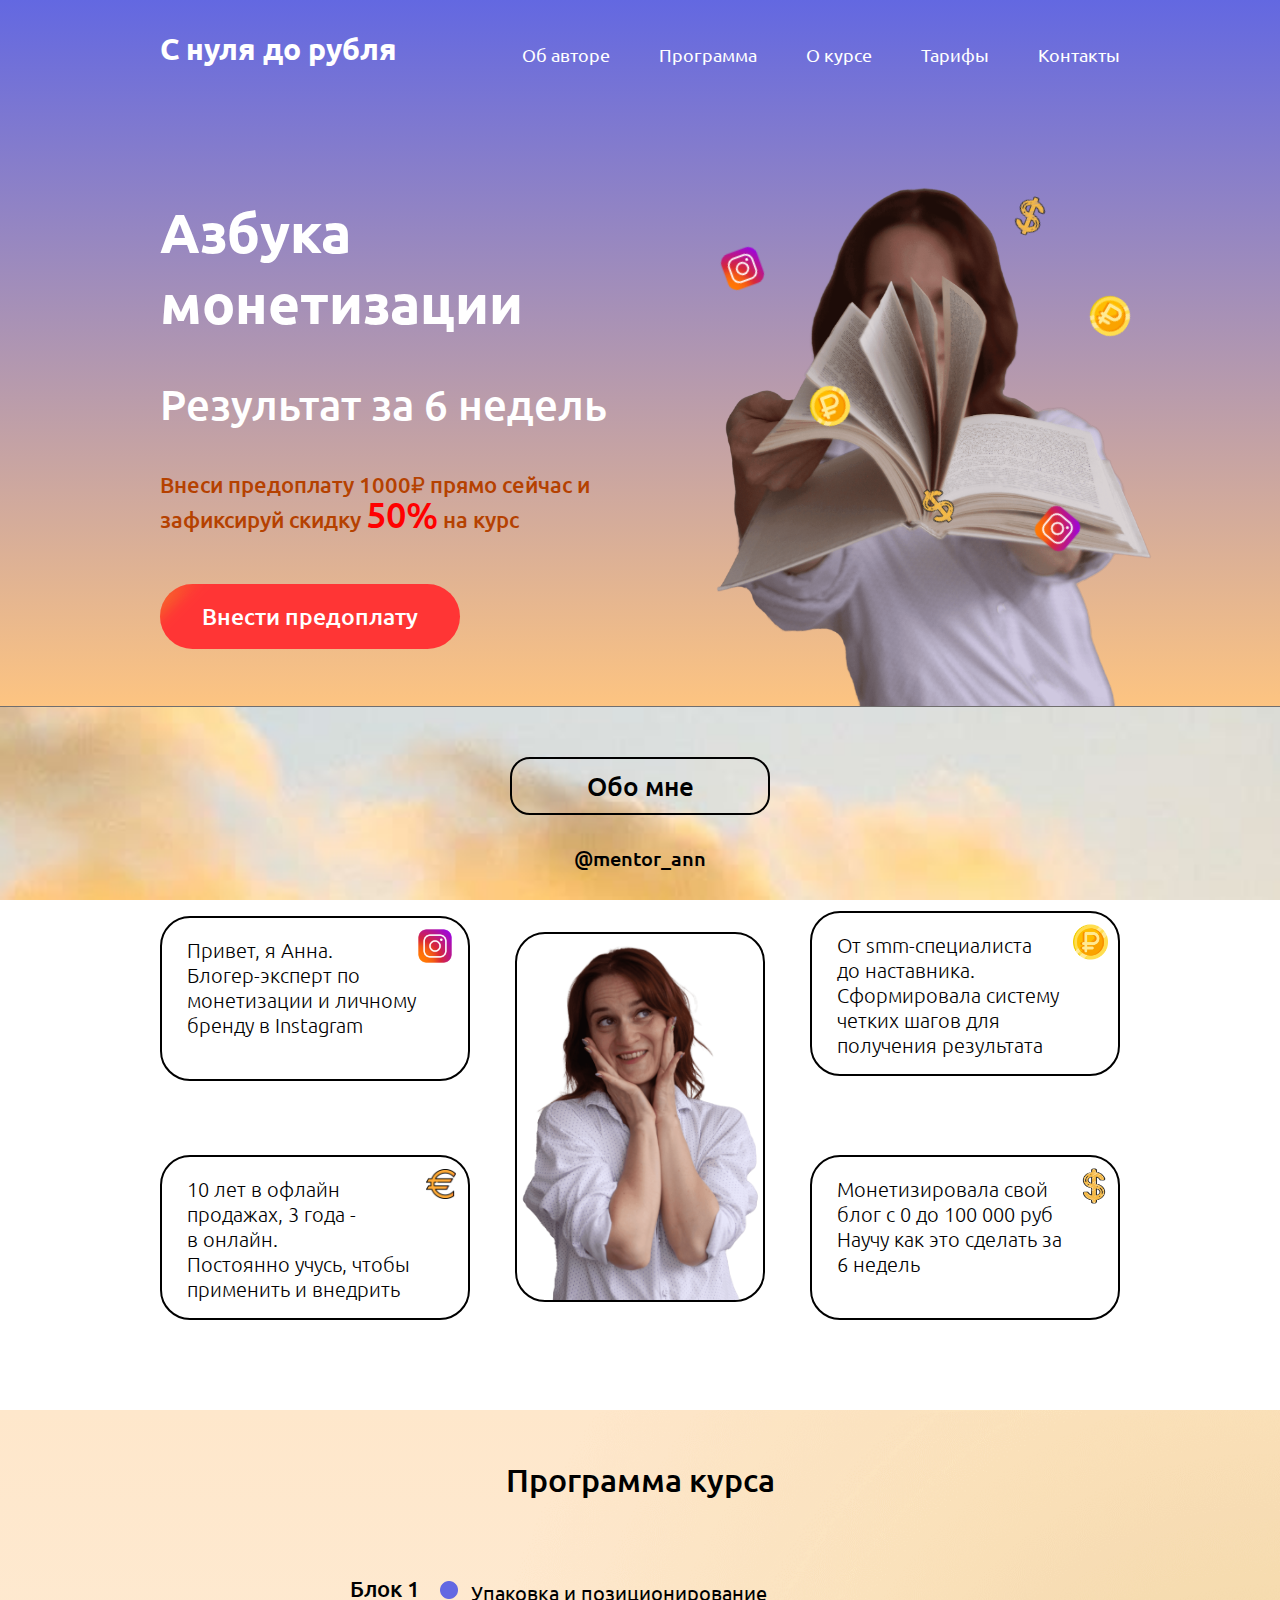
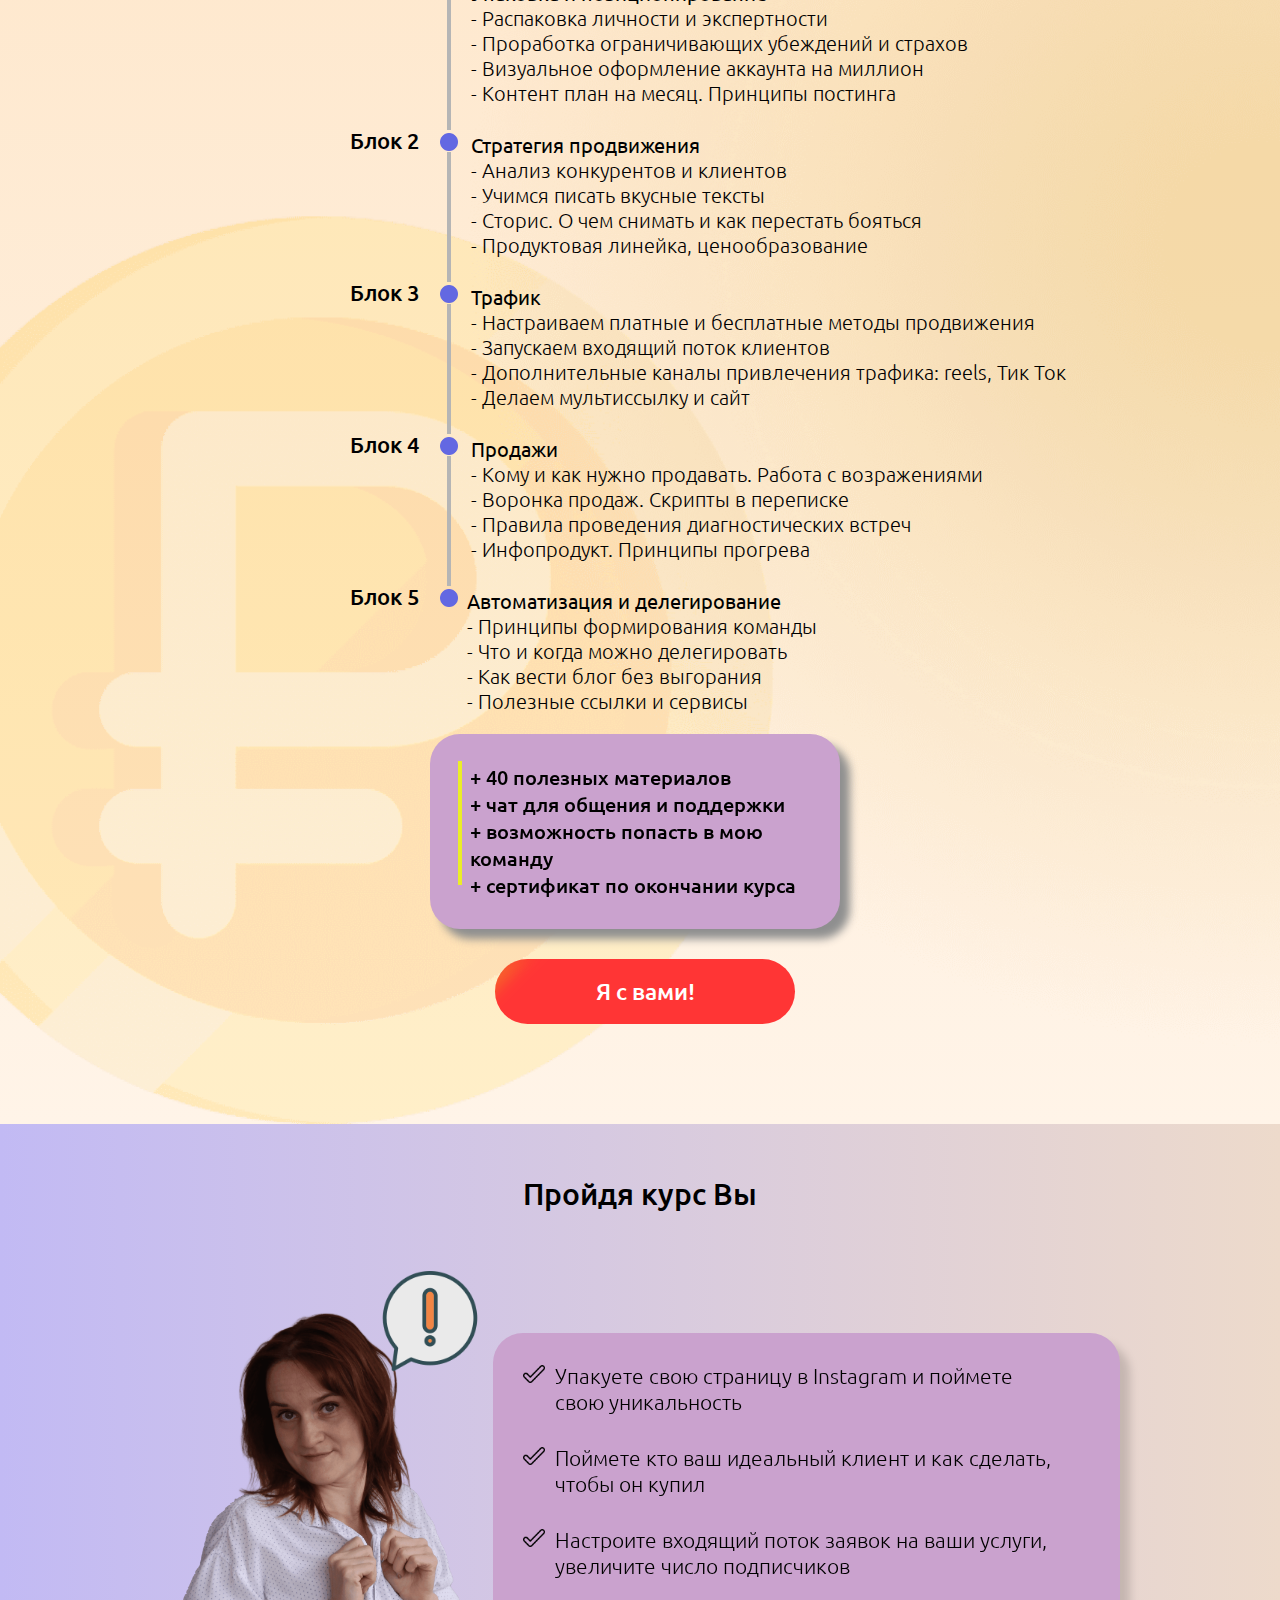
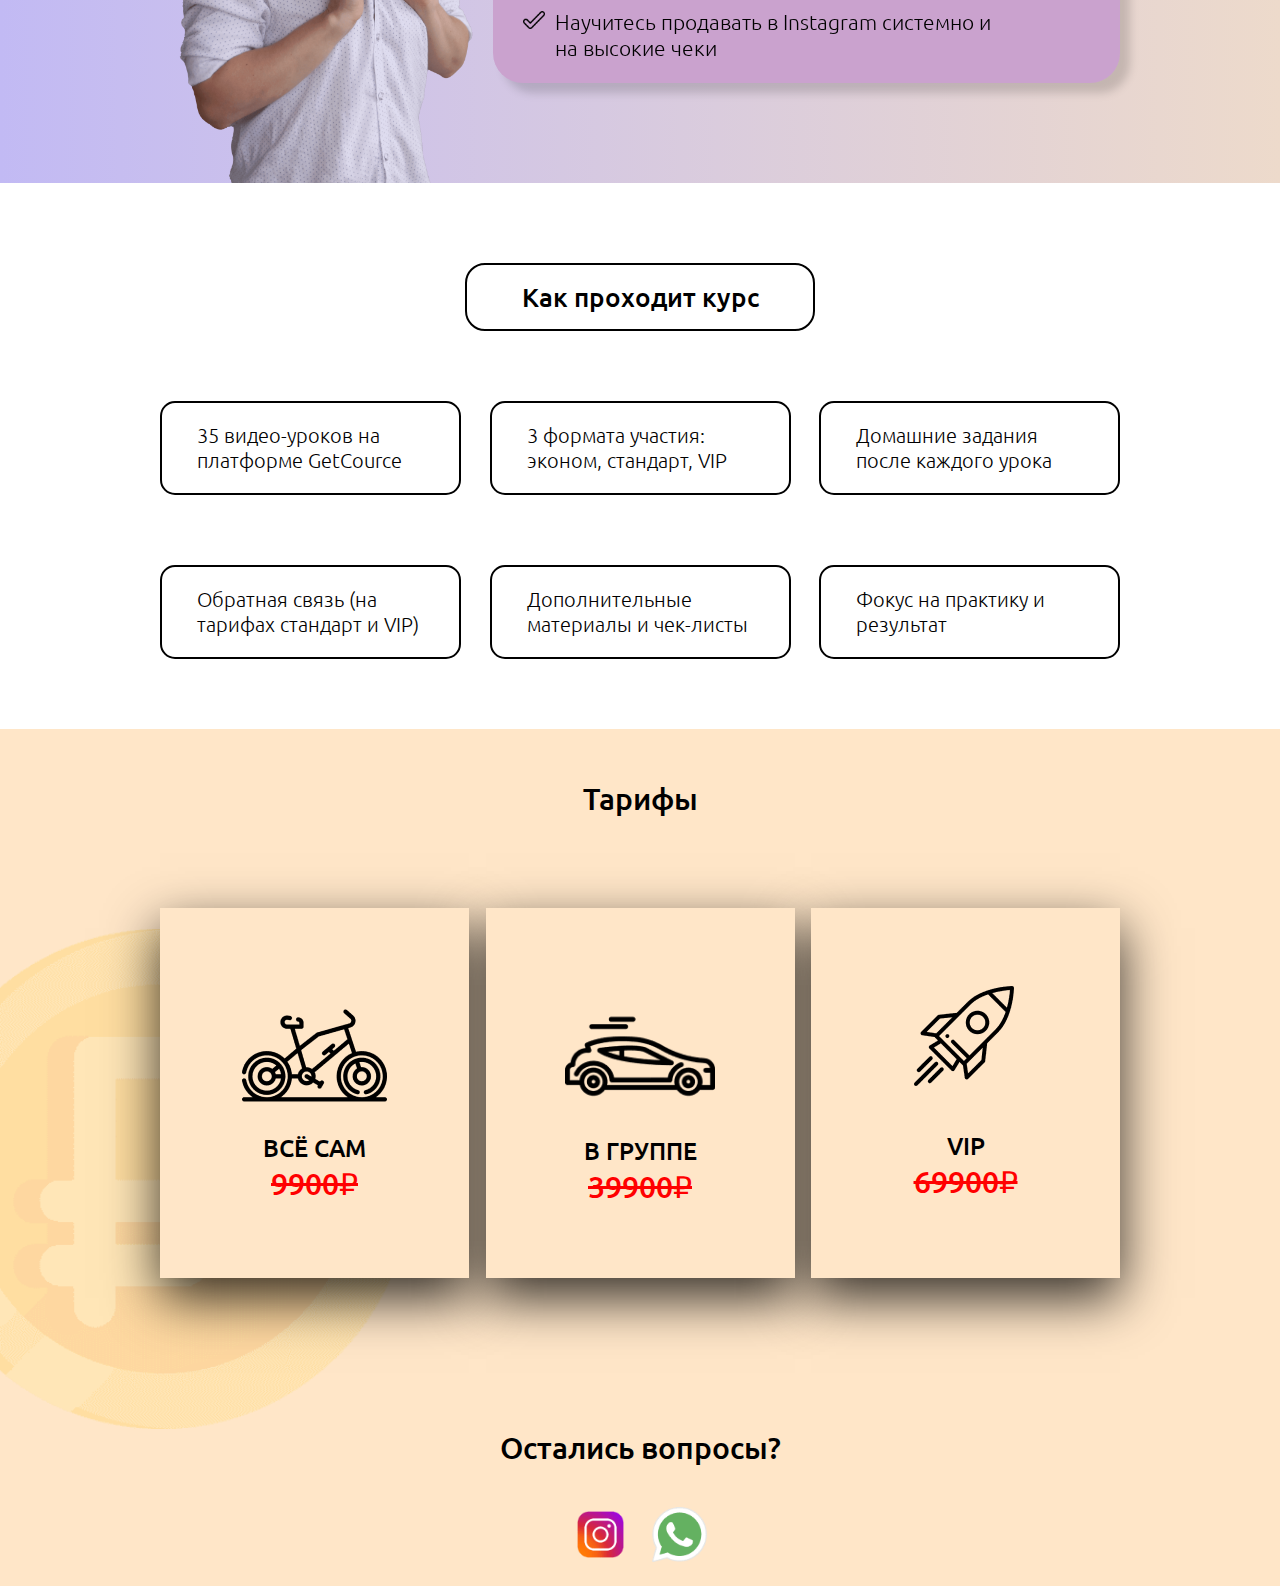
==== ann/index.html @ e10795e9 "Add files via upload" ====
<!DOCTYPE html>
<html lang="ru">
<head>
    <meta charset="UTF-8">
    <meta http-equiv="X-UA-Compatible" content="IE=edge">
    <meta name="viewport" content="width=device-width, initial-scale=1.0, maximum-scale=1.0, user-scalable=no">
    <link rel="stylesheet" href="main.css">
    <link rel="preconnect" href="https://fonts.googleapis.com">
    <link rel="preconnect" href="https://fonts.gstatic.com" crossorigin>
    <link href="https://fonts.googleapis.com/css2?family=Ubuntu:wght@300;400;500;700&display=swap" rel="stylesheet">
    <title>С нуля до рубля</title>
</head>
<body>
    <header class="header">
        <div class="container">
            <div class="headall">
                <div class="header-nav">
                    <div class="header-logo">С нуля до рубля</div>
                <nav class="nav" id="nav">
                    <a href="#about-sect" class="nav-link">Об авторе</a>
                    <a href="#section" class="nav-link">Программа</a>
                    <a href="#passing" class="nav-link">О курсе</a>
                    <a href="#tariff" class="nav-link">Тарифы</a>
                    <a href="#contacts" class="nav-link">Контакты</a>
                </nav>
                <button class="burger" type="button" id="navToggle">
                    <span class="burger-item">Menu</span>
                </button>
                </div>
            </div>
            <div class="intro">
                <div class="container">
                    <div class="intro-info">
                        <div class="intro-all">
                            <div class="intro-title">Азбука монетизации</div>
                            <div class="intro-subtitle">Результат за 6 недель</div>
                            <div class="intro-text">Внеси предоплату 1000₽ прямо сейчас и зафиксируй скидку <span class="span-s">50%</span> на курс</div>
                            <a href="https://yoomoney.ru/quickpay/shop-widget?writer=seller&targets=%D0%9F%D1%80%D0%B5%D0%B4%D0%BE%D0%BF%D0%BB%D0%B0%D1%82%D0%B0&targets-hint=&default-sum=1000&button-text=11&payment-type-choice=on&phone=on&mail=on&hint=&successURL=https%3A%2F%2Ft.me%2Fjoinchat%2FGITSTLwVmkZiYWNi&quickpay=shop&account=4100117277489426&" class="intro-btn" target="_blank">Внести предоплату</a>
                        </div>
                        <div class="intro-image"><img class="intro-img" src="img/intro-img.gif" alt="intro-img"></div>
                        <div class="badges" id="scene" data-relative-input="true">
                        <div data-depth=".5" class="layer"><img class="badge c1" src="img/2.png" alt=""></div>
                        <div data-depth=".7" class="layer"><img class="badge c2" src="img/3.png" alt=""></div>
                        <div data-depth="0.4" class="layer"><img class="badge c3" src="img/1.png" alt=""></div>
                        <div data-depth="0.3" class="layer"><img class="badge c4" src="img/1.png" alt=""></div>
                        <div data-depth=".6" class="layer"><img class="badge c5" src="img/3.png" alt=""></div>
                        <div data-depth=".7" class="layer"><img class="badge c6" src="img/2.png" alt=""></div>
                        <div data-depth=".2" class="layer"><img src="img/exclamation.png" alt="" class="exclamation"></div>
                        </div>
                        <div class="badges-mob">
                            <div><img class="badge h1" src="img/2.png" alt=""></div>
                            <div><img class="badge h2" src="img/3.png" alt=""></div>
                            <div><img class="badge h3" src="img/1.png" alt=""></div>
                            <div><img class="badge h4" src="img/1.png" alt=""></div>
                            <div><img class="badge h5" src="img/3.png" alt=""></div>
                            <div><img class="badge h6" src="img/2.png" alt=""></div>
                            <div><img src="img/exclamation.png" alt="" class="exclamation h1"></div>
                        </div>
                    </div>
                </div>
            </div>
        </div>
    </header>
    <span class="span-hr"></span>
    <section class="about-sect" id="about-sect">
        <div class="about">
            <div class="container">
                <div class="title-me">Обо мне</div>
                <div class="inst-me"><a href="https://www.instagram.com/mentor_ann/?hl=ru" class="me-inst" target="_blank">@mentor_ann</a></div>
                <div class="about-all">
                    <div class="about-info1">
                        <div class="about-inform one">
                            <img class="img-info1" src="img/2.png" alt="">
                            <div class="inform">Привет, я Анна. <br>
                                Блогер-эксперт по <br> монетизации и личному <br> бренду в Instagram</div>
                        </div>
                        <div class="about-inform two">
                            <img class="img-info2" src="img/4.png" alt="">
                            <div class="inform">10 лет в офлайн <br> продажах, 3 года - <br> в онлайн.
                                <br> Постоянно учусь, чтобы <br> применить и внедрить</div>
                        </div>
                    </div>
                    <div class="about-info2">
                        <img class="img-meinfo" src="img/about-img.png" alt="">
                    </div>
                    <div class="about-info3">
                        <div class="about-inform three">
                            <img class="img-info3" src="img/1.png" alt="">
                            <div class="inform">От smm-специалиста <br> до наставника.
                                Сформировала систему <br> четких шагов для <br> получения результата</div>
                        </div>
                        <div class="about-inform four">
                            <img class="img-info4" src="img/3.png" alt="">
                            <div class="inform">Монетизировала свой <br> блог с 0 до 100 000 руб <br> 
                                Научу как это сделать за <br> 6 недель</div>
                        </div>
                    </div>
                </div>
                <div class="img-tabl"><img class="img-meinfotabl" src="img/about-img.png" alt=""></div>
            </div>
        </div>
    </section>
    <section class="section all" id="section">
            <div class="container">
                <div class="programme">
                    <div class="prog">
                        <div class="block-name">Программа курса</div>
                        <div class="block">
                            <div class="block-title">Блок 1</div>
                            <div class="block-circle"><img src="img/circle.png" alt="" class="circle"></div>
                            <span class="line-span"></span>
                            <div class="block-text"><b>Упаковка и позиционирование</b> <br>
                                - Распаковка личности и экспертности <br>
                                - Проработка ограничивающих убеждений и страхов <br>
                                - Визуальное оформление аккаунта на миллион <br>
                                - Контент план на месяц. Принципы постинга</div>
                        </div>
                        <div class="block">
                            <div class="block-title">Блок 2</div>
                            <div class="block-circle"><img src="img/circle.png" alt="" class="circle"></div>
                            <span class="line-span"></span>
                            <div class="block-text"><b>Стратегия продвижения</b> <br>
                                - Анализ конкурентов и клиентов <br>
                                - Учимся писать вкусные тексты <br>
                                - Сторис. О чем снимать и как перестать бояться <br>
                                - Продуктовая линейка, ценообразование</div>
                        </div>
                        <div class="block">
                            <div class="block-title">Блок 3</div>
                            <div class="block-circle"><img src="img/circle.png" alt="" class="circle"></div>
                            <span class="line-span"></span>
                            <div class="block-text"><b>Трафик</b> <br>
                                - Настраиваем платные и бесплатные методы продвижения <br>
                                - Запускаем входящий поток клиентов <br>
                                - Дополнительные каналы привлечения трафика: reels, Тик Ток <br>
                                - Делаем мультиссылку и сайт</div>
                        </div>
                        <div class="block">
                            <div class="block-title">Блок 4</div>
                            <div class="block-circle"><img src="img/circle.png" alt="" class="circle"></div>
                            <span class="line-span"></span>
                            <div class="block-text"><b>Продажи</b> <br>
                                - Кому и как нужно продавать. Работа с возражениями <br>
                                - Воронка продаж. Скрипты в переписке <br>
                                - Правила проведения диагностических встреч <br>
                                - Инфопродукт. Принципы прогрева</div>
                        </div>
                        <div class="block">
                            <div class="block-title">Блок 5</div>
                            <div class="block-circle"><img src="img/circle.png" alt="" class="circle"></div>
                            <span class="line-spannew"></span>
                            <div class="block-text"><b>Автоматизация и делегирование</b>  <br>
                                - Принципы формирования команды <br>
                                - Что и когда можно делегировать <br>
                                - Как вести блог без выгорания <br>
                                - Полезные ссылки и сервисы
                            </div>
                        </div>
                        <div class="bonus">
                            <span class="spanbonus"></span>
                            + 40 полезных материалов <br>
                            + чат для общения и поддержки <br>
                            + возможность попасть в мою команду <br>
                            + сертификат по окончании курса</div>
                            <a href="#tariff" class="intro-btn prog">Я с вами!</a>
                    </div>
                </div>
            </div>
    </section>
    <section class="passing" id="passing">
        <div class="container">
            <div class="title-pass">Пройдя курс Вы</div>
            <div class="pass-all" id="scene" data-relative-input="true">
                <img src="img/pass-img.png" alt="" class="pass-img">
                <div class="pass-benefits">
                    <div class="benefit">
                        <img src="img/checkmark-outline.png" alt="" class="checkmark">
                        <div class="pass-text">Упакуете свою страницу в Instagram и поймете <br>
                        свою уникальность </div>
                    </div>
                    <div class="benefit">
                        <img src="img/checkmark-outline.png" alt="" class="checkmark">
                        <div class="pass-text">Поймете кто ваш идеальный клиент и как сделать, <br>
                        чтобы он купил</div>
                    </div>
                    <div class="benefit">
                        <img src="img/checkmark-outline.png" alt="" class="checkmark">
                        <div class="pass-text">Настроите входящий поток заявок на ваши услуги, <br>
                        увеличите число подписчиков</div>
                    </div>
                    <div class="benefit">
                        <img src="img/checkmark-outline.png" alt="" class="checkmark">
                        <div class="pass-text">Научитесь продавать в Instagram системно и <br>
                        на высокие чеки</div>
                    </div>
                </div>
            </div>
        </div>
    </section>
    <section class="passes">
        <div class="container">
            <div class="title-passes">Как проходит курс</div>
            <div class="paragraphs">
                <div class="paragraph"><p class="paragraph__text">35 видео-уроков на <br> платформе GetCource</p></div>
                <div class="paragraph"><p class="paragraph__text">3 формата участия: <br> эконом, стандарт, VIP</p></div>
                <div class="paragraph"><p class="paragraph__text">Домашние задания <br> после каждого урока</p></div>
                <div class="paragraph"><p class="paragraph__text">Обратная связь (на <br> тарифах стандарт и VIP)</p></div>
                <div class="paragraph"><p class="paragraph__text">Дополнительные <br> материалы и чек-листы</p></div>
                <div class="paragraph"><p class="paragraph__text">Фокус на практику и <br> результат</p></div>
            </div>
            </div>
    </section>
    <section class="tariff-all" id="tariff">
        <div class="tariff-bg"><img src="img/tariff-img.png" alt="" class="tariff-back"></div>
            <div class="container">
                <div class="title-tariff">Тарифы</div>
                <div class="cards">
                    <div class="card">
                        <div class="face face1">
                            <div class="content">
                                <img src="img/bic.png" class="img-tariff">
                                <div class="text-tariff">ВСЁ САМ</div>
                                <div class="price-tariff"><strike>9900₽</strike></div>
                            </div>
                        </div>
                        <div class="face face2">
                            <div class="content">
                                <p>- 35 видео-уроков <br>
                                    для самостоятельного <br>
                                    изучения <br>
                                    + дополнительные  <br>
                                    материалы (таблицы, ссылки) <br>
                                    + 20 чек-листов  <br>
                                    </p>
                                    <div class="buy"><a href="https://yoomoney.ru/quickpay/shop-widget?writer=seller&targets=%D0%A2%D0%B0%D1%80%D0%B8%D1%84%20%22%D0%92%D0%A1%D0%81%20%D0%A1%D0%90%D0%9C%22&targets-hint=&default-sum=4950&button-text=11&payment-type-choice=on&phone=on&mail=on&hint=&successURL=https%3A%2F%2Ft.me%2Fjoinchat%2FGITSTLwVmkZiYWNi&quickpay=shop&account=4100117277489426&" class="buy-btn one"  target="_blank">Купить</a>
                                    <div class="price-buy one">4950₽</div></div>
                            </div>
                        </div>
                    </div>
                    <div class="card">
                        <div class="face face1">
                            <div class="content">
                                <img src="img/car.png" class="img-tariff">
                                <div class="text-tariff">В ГРУППЕ</div>
                                <div class="price-tariff"><strike>39900₽</strike></div>
                            </div>
                        </div>
                        <div class="face face2">
                            <div class="content">
                                <p>- 35 видео-уроков <br>
                                    для самостоятельного <br>
                                    изучения <br>
                                    + дополнительные <br>
                                    материалы (таблицы, ссылки) <br>
                                    + 20 чек-листов <br>
                                    + презентация к каждому уроку, <br>
                                    которая останется у вас <br>
                                    + мастер-класс по личному бренду<br>
                                    + сертификат <br>
                                    (Оплата частями)</p>
                                    <div class="buy"><a href="https://yoomoney.ru/quickpay/shop-widget?writer=seller&targets=%D0%A2%D0%B0%D1%80%D0%B8%D1%84%20%22%D0%92%20%D0%93%D0%A0%D0%A3%D0%9F%D0%9F%D0%95%22&targets-hint=&default-sum=10000&button-text=11&payment-type-choice=on&phone=on&mail=on&hint=&successURL=https%3A%2F%2Ft.me%2Fjoinchat%2FGITSTLwVmkZiYWNi&quickpay=shop&account=4100117277489426&" class="buy-btn"  target="_blank">Купить</a>
                                    <div class="price-buy">19950₽</div>
                                    </div>
                            </div>
                        </div>
                    </div>
                    <div class="card">
                        <div class="face face1">
                            <div class="content">
                                <img src="img/rocket 1.png" class="img-tariff rock">
                                <div class="text-tariff">VIP</div>
                                <div class="price-tariff"><strike>69900₽</strike></div>
                            </div>
                        </div>
                        <div class="face face2">
                            <div class="content">
                                <p> - Все уроки и бонусы тарифа "В группе" + <br>
                                    + индивидуальный график <br>
                                    + помощь в разработке инфопродукта<br>
                                    + построение воронки продаж<br>
                                    (Оплата частями) </p> 
                                    <div class="buy">
                                        <a href="https://yoomoney.ru/quickpay/shop-widget?writer=seller&targets=%D0%A2%D0%B0%D1%80%D0%B8%D1%84%20%22VIP%22&targets-hint=&default-sum=15000&button-text=11&payment-type-choice=on&phone=on&mail=on&hint=&successURL=https%3A%2F%2Ft.me%2Fjoinchat%2FGITSTLwVmkZiYWNi&quickpay=shop&account=4100117277489426&" class="buy-btn three"  target="_blank">Купить</a>
                                        <div class="price-buy three">34950₽</div>
                                    </div>
                                </div>
                        </div> 
                    </div>
            </div>
        </div>
        <div class="footer" id="contacts">
            <div class="footer-title">Остались вопросы?</div>
            <div class="img-call">
                <a href="https://www.instagram.com/mentor_ann/?hl=ru" target="_blank"><img src="img/instagram.png" alt="" class="instagram"></a>
                <a href="https://wa.me/79274467473?text=Хочу%20узнать%20подробнее%20о%20курсе" target="_blank"><img src="img/whatsapp.png" alt="" class="whatsapp"></a>
            </div>
        </div>
    </section>
    <script type="text/javascript" src="https://code.jquery.com/jquery-1.12.0.min.js"></script>
    <script src="jquery-3.5.1.min.js"></script>
    <script src="parallax.js"></script>
    <script src="main.js"></script>
</body>
</html>
---- ann/main.css ----
html {
	scroll-behavior: smooth;
    -webkit-text-size-adjust: 100%;
    -webkit-box-sizing: border-box;
    -moz-box-sizing: border-box;
    box-sizing: border-box;
}
p {
	margin: 0 !important;
	padding: 0 !important;
}

*,
*:before,
*:after {
	box-sizing: border-box;
}

h1,
h2,
h3,
h4,
h5,
h6 {
	margin: 0;
}

div,
p,
input,
button,
form,
span,
a,
ul,
li {
	box-sizing: border-box;
}

body {
    font-family: 'Ubuntu', sans-serif;
    font-size: 18px;
    margin: 0;
    padding: 0;
    color: #fff;
    background-color: #fff;
    -webkit-font-smoothing: antialiased;
    overflow-x: hidden;
}

.container {
    width: 100%;
    max-width: 1300px;
    margin: 0 auto;
}

header {
    background: rgb(99,104,225);
    background: linear-gradient(180deg, rgba(99,104,225,1) 0%, rgb(253, 196, 129) 100%);
    z-index: 1;
    padding-top: 30px;
    padding-left: 20px;
    padding-right: 20px;
}

.header-nav {
    display: flex;
    justify-content: space-between;
}

.header-logo {
    font-weight: 700;
    font-size: 30px;
}

.nav {
    margin-top: 14px;
    margin-bottom: 80px;
}

.nav-link {
    color: #fff;
    text-decoration: none;
    margin-left: 60px;
}

.nav-link:hover {
    opacity: 1;
    transition: all 0.1s linear;
    border-bottom: 2px solid #ffffff;
}
.burger {
    display: none;
    background: none;
    border: 0;
    cursor: pointer;
    padding: 15px 0;
}

.burger-item {
    display: block;
    width: 30px;
    height: 2.6px;
    background-color: #fff;
    font-size: 0;
    color: transparent;
    position: relative;
}

.burger-item:before,
.burger-item:after {
    content: "";
    width: 100%;
    height: 100%;
    position: absolute;
    left: 0;
    z-index: 1;
    background-color: #fff;
}

.burger-item:before {
    top: -8px;
}

.burger-item:after {
    bottom: -8px;
}

.intro-info {
    display: flex;
    justify-content: space-between;
    position: relative;
}

.intro-title {
    font-weight: 700;
    font-size: 60px;
    width: 620px;
    margin-top: 50px;
}

.intro-subtitle {
    font-weight: 500;
    font-size: 42px;
    margin: 40px 0;
}

.intro-text {
    font-weight: 500;
    font-size: 22px;
    width: 560px;
    color: #B54100;
    margin-bottom: 50px;
}

.intro-btn {
    display: block;
	text-decoration: none;
    position: relative;
    color: #fff;
    background-color: #FF3535;
	text-align: center;
    width: 300px;
	padding: 18px 0;
    border-radius: 50px;
	font-size: 23px;
    font-weight: 500;
    overflow: hidden;
    transition: all 0.5s ease;
}

.intro-btn.prog {
    margin-left: 950px;
    margin-top: 30px;
}

.intro-btn:hover {
    background: #d30707;
    cursor: pointer;
}

.intro-btn:before {
    position: absolute;
    content: '';
    top: 0;
    left: 0;
    width: 60px;
    height: 100%;
    z-index: 5;
    background: linear-gradient(90deg, rgba(255, 195, 65, 0.4),rgba(231, 157, 20, 0.4));
    filter: blur(10px);
    transform: translateX(-60px) skew(-45deg);
    animation: move 3s .5s infinite;
}
@keyframes move {
    0% {
        left: 0%;
        transform: translateX(-60px) skew(-45deg);
    }
    100% {
        left: 150%;
        transform: translateX(400px) skew(-45deg);
    }
}

.span-s {
    color: #FF0000;
    font-size: 36px;
    line-height: 30px;
}

.intro-img {
    height: 560px;
    margin-right: 50px;
}
.intro-image {
    height: 560px;
}

.badge {
    height: 40px;
}

.badge.c1 {
    height: 45px;
    transform: translateX(-1300%) rotate(-20deg);
    top: 100px;
    position: absolute;
}
.badge.c2 {
    transform: translateX(-750%) rotate(20deg);
    top: 50px;
    position: absolute;
}
.badge.c3 {
    transform: translateX(-500%) rotate(30deg);
    top: 150px;
    position: absolute;
}
.badge.c4 {
    transform: translateX(-1270%) rotate(-20deg);
    top: 210px;
    position: absolute;
}
.badge.c5 {
    transform: translateX(-1150%) rotate(-40deg);
    top: 290px;
    position: absolute;
}
.badge.c6 {
    height: 45px;
    transform: translateX(-750%) rotate(40deg);
    top: 300px;
    position: absolute;
}

.span-hr {
    width: 100%;
    height: 1px;
    display: block;
    background-color: #706E6E;
}

.about-sect {
    background: url(img/bg-me.jpg);
    background-repeat: no-repeat;
    background-size: cover;
    background-attachment: fixed;
    background-position: center;
	width: 100%;
	height: 100%;
    padding-bottom: 50px;
    padding-top: 50px;
}

.title-me {
    color: #000000;
    border: 2px solid #000000;
    width: 260px;
    margin: 0 auto;
    padding: 10px 0;
    text-align: center;
    font-weight: 500;
    border-radius: 20px;
    font-size: 26px;
}

.me-inst {
    color: #000000;
    text-decoration: none;
    font-size: 20px;
    font-weight: 500;
    cursor: pointer;
    font-size: 20px;
}

.me-inst:hover {
    text-decoration: underline;
}

.inst-me {
    margin: 0 auto;
    text-align: center;
    margin-top: 30px;
}

.about-all {
    display: flex;
    justify-content: space-between;
}

.about-info1, .about-info2, .about-info3 {
    text-align: center;
}

.about-info1 {
    margin-left: 140px;
}
.about-info3 {
    margin-right: 140px;
}

.about-inform {
    margin: 0 0 40px 0;

}

.img-info1 {
    height: 40px;
    transform: translate(300%,135%);
}
.img-info2 {
    height: 30px;
    transform: translate(420%,160%);
}
.img-info3 {
    height: 35px;
    transform: translate(360%,150%);
}
.img-info4 {
    height: 35px;
    transform: translate(370%,150%);
}

.img-meinfo {
    height: 370px;
    border: 2px solid #000000;
    border-radius: 30px;
    margin-top: 60px;
}

.inform {
    color: #000000;
    border: 2px solid #000000;
    width: 310px;
    padding: 20px 25px;
    height: 165px;
    border-radius: 30px;
    text-align: left;
    font-weight: 300;
    font-size: 20px;
}

.section {
    background-image: url("img/bg-prog.png"), linear-gradient(180deg, rgba(254,231,203,1) 0%, rgba(255,244,232,1) 100%);
    background-size: cover;
	width: 100%;
	height: 100%;
    padding-bottom: 100px;
}

.block-name {
    color: black;
    font-size: 32px;
    font-weight: 500;
    padding-top: 50px;
    text-align: center;
    margin-bottom: 80px;
}

.block-title {
    font-size: 22px;
    font-weight: 500;
    margin-right: 20px;
    margin-top: -5px;
}


.block {
    display: flex;
    margin-left: 360px;
    color: black;
    font-weight: 300;
}

.circle {
    height: 18px;
    margin-right: 20px;
}

.block-text {
    margin-left: 20px;
    font-size: 20px;
}

.line-span {
    display: block;
    width: 4px;
	height: 130px;
	background-color: #B5B5B5;
	margin-left: -31px;
    margin-top: 20px;
    margin-bottom: 2px;
}
.line-spannew {
    
	margin-left: -31px;
    margin-top: 20px;
    margin-bottom: 2px;
}

.bonus {
    color: black;
    font-weight: 500;
    margin-left: 900px;
    margin-top: 60px;
    padding: 30px 40px;
    background-color: #CAA2CE;
    border-radius: 30px;
    filter: drop-shadow(10px 10px 4px #8f8f8f);
    margin-top: -153px;
    font-size: 20px;
}

.spanbonus {
    display: block;
    width: 4px;
	height: 146px;
	background-color: #ebee28;
    position: absolute;
    margin-top: -3px;
    margin-left: -12px;
}

.passing {
    background: rgb(194,186,244);
    background: linear-gradient(90deg, rgba(194,186,244,1) 0%, rgba(237,218,203,1) 100%);
    padding-top: 50px;
}

.title-pass {
    color: black;
    font-size: 30px;
    font-weight: 500;
    text-align: center;
    margin-bottom: 70px;
}

.pass-all {
    display: flex;
    justify-content: space-between;
}

.pass-img {
    height: 500px;
}
.exclamation {
    height: 100px;
    position: absolute;
    top: 2580px;
    transform: translateX(-1100%);
}
.checkmark {
    height: 22px;
    margin-right: 10px;
}

.pass-benefits {
    background-color: #CAA2CE;
    border-radius: 30px;
    height: 350px;
    width: 700px;
    margin-top: 50px;
    filter: drop-shadow(10px 10px 4px rgba(0, 0, 0, 0.15));
}

.benefit {
    display: flex;
    margin: 30px 0 30px 30px;
}

.pass-text {
    color: black;
    font-size: 21px;
    font-weight: 300;
}

.passes {
    background: url(img/bg-pas.png);
    background-size: cover;
    background-attachment: fixed;
	width: 100%;
	height: 100%;
    padding-top: 80px;
}

.title-passes {
    color: #000000;
    border: 2px solid #000000;
    width: 350px;
    margin: 0 auto;
    padding: 15px 0;
    text-align: center;
    font-weight: 500;
    border-radius: 20px;
    font-size: 26px;
    margin-bottom: 70px;
}

.paragraphs {
    display: flex;
    flex-wrap: wrap;
    justify-content: space-between;
}

.paragraph {
    color: #000000;
    border: 2px solid #000000;
    padding: 20px 0;
    width: 333px;
    border-radius: 15px;
    font-weight: 300;
    font-size: 20px;
    margin-bottom: 70px;
    padding-left: 35px;
}

.paragraph__text {
    text-align: left;
}

.tariff-all {
    background-color: #FFE6C8;
    position: relative;
}
.tariff-back {
    height: 500px;
}
.tariff-bg {
    position: absolute;
    top: 200px;
}

.cards {
    display: flex;
    justify-content: space-between;
}

.container .card{
    position: relative;
    cursor: pointer;
}

.card {
    color: black;
    margin-top: -250px;
}

.container .card .face{
    width: 350px;
    height: 320px;
    transition: 0.5s;
}

.container .card .face.face1{
    position: relative;
    background: #FFE6C8;
    display: flex;
    justify-content: center;
    align-items: center;
    z-index: 1;
    transform: translateY(220px);
}

.container .card:hover .face.face1{
    background: #5e97b8;
    transform: translateY(0);
}

.container .card .face.face1 .content{
    opacity: 1.0;
    transition: 0.5s;
}

.container .card:hover .face.face1 .content{
    opacity: 1;
}

.container .card .face.face1 .content img{
    max-width: 150px;
}

.text-tariff {
    color: black;
    text-align: center;
}
.price-tariff {
    color: red;
    text-align: center;
}
.container .card .face.face2{
    position: relative;
    background: #fff;
    display: flex;
    justify-content: center;
    align-items: center;
    padding: 20px;
    box-sizing: border-box;
    box-shadow: 0 20px 50px rgba(0, 0, 0, 0.8);
    transform: translateY(-100px);
}

.container .card:hover .face.face2{
    transform: translateY(0);
}

.container .card .face.face2 .content p{
    margin: 0;
    padding: 0;
}

.title-tariff {
    color: black;
    font-size: 30px;
    font-weight: 500;
    text-align: center;
    margin-bottom: 70px;
    padding-top: 50px;
}

.text-tariff {
    font-size: 24px;
    font-weight: 500;
}

.price-tariff {
    font-size: 30px;
    font-weight: 500;
}

.img-tariff.rock {
    margin-bottom: 40px;
}

.buy-btn {
    display: block;
	text-decoration: none;
    position: relative;
    color: #fff;
    background-color: #FF3535;
	text-align: center;
    width: 150px;
	padding: 15px 0;
    border-radius: 50px;
	font-size: 23px;
    font-weight: 500;
    overflow: hidden;
    transition: all 0.5s ease;
    margin-top: 20px;
}

.buy-btn:hover {
    background: #d30707;
    cursor: pointer;
}

.buy-btn:before {
    position: absolute;
    content: '';
    top: 0;
    left: 0;
    width: 60px;
    height: 100%;
    z-index: 5;
    background: linear-gradient(90deg, rgba(255, 195, 65, 0.4),rgba(231, 157, 20, 0.4));
    filter: blur(10px);
    transform: translateX(-60px) skew(-45deg);
    animation: move 3s .5s infinite;
}
@keyframes move {
    0% {
        left: 0%;
        transform: translateX(-60px) skew(-45deg);
    }
    100% {
        left: 150%;
        transform: translateX(400px) skew(-45deg);
    }
}

.instagram, .whatsapp {
    height: 55px;
}
.instagram{
    margin-right: 20px;
}

.footer-title {
    font-size: 30px;
    font-weight: 500;
    color: black;
    text-align: center;
    margin-top: 50px;
    margin-bottom: 40px;
}
.img-call {
    text-align: center;
}
.buy {
    display: flex;
    justify-content: space-between;
}
.price-buy {
    margin-top: 30px;
    color: red;
    font-weight: 500;
    font-size: 28px;
}
.img-tabl {
    display: none;
}
.paragraph-tabl, .title-tabl {
        display: none;
}
.badges-mob {
    display: none;
}	
.img-call {
    padding-bottom: 20px;
}
@media screen and (max-width: 1350px) {
    .head {
		margin: 0 -30px;
	}
	.container {
		width: 100%;
		max-width: 960px;
		padding-left: 0;
		padding-right: 0;
	}
    .nav-link {
        margin-left: 45px;
    }
    .intro-img {
        margin-right: 0;
    }
    .intro-title {
        font-size: 55px;
        width: 460px;
    }
    .intro-subtitle {
        width: 460px;
    }
    .intro-text {
        width: 460px;
    }
    .badge.c1 {
        transform: translateX(-1000%) rotate(-20deg);
    }
    .badge.c2 {
        transform: translateX(-400%) rotate(20deg);
    }
    .badge.c3 {
        transform: translateX(-200%) rotate(30deg);
    }
    .badge.c4 {
        transform: translateX(-900%) rotate(-20deg);
        top: 240px;
    }
    .badge.c5 {
        transform: translateX(-630%) rotate(-40deg);
        top: 340px;
    }
    .badge.c6 {
        transform: translateX(-300%) rotate(40deg);
        top: 360px;
    }
    .about-info1 {
        margin-left: 0;
    }
    .about-info3 {
        margin-right: 0;
    }
    .block {
        margin-left: 190px;
    }
    .bonus {
        width: 410px;
        margin-left: 270px;
        margin-top: 20px;
    }
    .spanbonus {
        height: 124px;
    }
    .intro-btn.prog {
        margin-left: 335px;
    }
    .exclamation {
        transform: translateX(-790%);
        top: 2725px;
    }
    .container.pass {
        width: 960px;
    }
    .container .card .face {
        width: 309px;
        height: 370px;
    }
    .container .card .face.face1 {
        transform: translateY(270px);
    }
    .img-tabl {
        display: none;
    }
    .paragraph-tabl, .title-tabl {
        display: none;
    }
    .paragraph {
        width: 301px;
    }
    .badges-mob {
        display: none;
    }
}

@media screen and (max-width: 1080px) {
    .container {
        width: 100%;
		max-width: 769px;
    }
    .container-tabl {
        width: 100%;
		max-width: 769px;
        margin: 0 auto;
    }
    .intro-title {
        font-size: 55px;
        width: 375px;
    }
    .intro-subtitle {
        width: 375px;
        font-size: 34px;
    }
    .intro-text {
        width: 375px;
        font-size: 20px;
    }
    .intro-btn {
        margin-bottom: 80px;
    }
    .intro-image {
        transform: translate(-12%, 28%);
    }
    .intro-img {
        height: 425px;
    }
    .about-info2 {
        display: none;
    }
    .about-info1 {
        margin-left: 20px;
        margin-bottom: 100px;
    }
    .about-info3 {
        margin-right: 20px;
    }
    .img-tabl {
        display: block;
        margin-top: -630px;
        text-align: center;
    }
    .img-meinfotabl {
        height: 300px;
        border: 2px solid #000000;
        border-radius: 30px;
    }   
    .about-inform.one {
        margin-bottom: 320px;
    }
    .about-inform.three {
        margin-bottom: 320px;
    }
    .about-sect {
        padding-bottom: 225px;
    }
    .block-text {
        font-size: 18px;
        width: 465px;
    }
    .block {
        margin-left: 125px;
    }
    .bonus {
        font-size: 19px;
        margin-left: 205px;
    }
    .spanbonus {
        height: 117px;
    }
    .intro-btn.prog {
        margin-left: 260px;
    }
    .benefit {
        margin: 30px 24px 30px 30px;
    }
    .pass-text {
        font-size: 18px;
    }
    .pass-benefits {
        width: 385px;
        height: 385px;
        margin-right: 30px;
    }
    .exclamation {
        transform: translateX(-741%);
        top: 2907px;
        height: 80px;
    }
    .title-tabl {
    display: block;
    color: #000000;
    border: 2px solid #000000;
    width: 350px;
    margin: 0 auto;
    padding: 15px 0;
    text-align: center;
    font-weight: 500;
    border-radius: 20px;
    font-size: 26px;
    margin-bottom: 70px;
    }
    .intro-image {
        height: 425px;
    }
    .paragraphs {
        margin: 0 10px;
    }
    .container .card .face.face1{
        transform: translateY(-100px);
    }
    .cards {
        display: flex;
        flex-wrap: wrap;
    }
    .card:last-child {
        margin: 0 auto;
        margin-top: 90px;
    }
    .card {
        margin-top: 130px;
        margin-left: 20px;
        margin-right: 20px;
    }
    .container .card .face.face1 {
        background: #89b5ce;
        border-radius: 20px 20px 0 0;
    }
    .container .card .face.face2{
        border-radius: 0 0 20px 20px;
    }
    .buy-btn.one {
        margin-top: 165px;
    }
    .price-buy.one {
        margin-top: 175px;
    }
    .buy-btn.three {
        margin-top: 145px;
    }
    .price-buy.three {
        margin-top: 157px;
    }
    .intro-img, .intro-image {
        margin-right: 1px;
    }
    .badges {
        display: none;
    }
    .tariff-back {
        transform: translateY(120%);
    }
    .badges-mob {
        display: block;
    }
    .badge {
        position: absolute;
    }
    .badge.h1 {
        transform: translateX(-900%) rotate(-30deg);
        top: 100px;
    }
    .badge.h2 {
        transform: translateX(-480%) rotate(20deg);
        top: 140px;
    }
    .badge.h3 {
        transform: translateX(-900%) rotate(-30deg);
        top: 250px;
    }
    .badge.h4 {
        transform: translateX(-355%) rotate(20deg);
        top: 280px;
    }
    .badge.h5 {
        transform: translateX(-800%) rotate(-30deg);
        top: 350px;
    }
    .badge.h6 {
        transform: translateX(-400%) rotate(20deg);
        top: 360px;
    }
    .header-logo {
        width: 200px;
    }
    .nav-link {
        margin-left: 22px;
    }
}

@media screen and (max-width: 767px) {
    .container {
		width: 100%;
		max-width: 576px;
	}
    .header-logo {
        color: #ffffff;
    }
    .headall {
        position: fixed;
        z-index: 10;
        width: 100%;
        background: #96c4dff1;
        top: 0;
        left: 0;
        padding: 7px 0;
    }
    .header {
        padding-top: 0px;
    }
    .title {
        padding-top: 85px;
    }
    .nav {
        position: absolute;
        right: 0;
        left: 0;
        top: -900%;
        margin-right: 0px;
        display: flex;
        flex-direction: column;
        align-items: center;
        background-color: #cbdde7;
        padding: 10px 120px;
        line-height: 30px;
        transition: all 0.3s linear;
    }
    .header-logo {
        margin-left: 20px;
    }
    .nav.show {
        top: 84%;
    }
    .nav-link {
        margin: 15px 20px;
        font-size: 20px;
        font-weight: 500;
        width: 100px;
        text-align: center;
        color: black;
    }
    .burger {
        display: block;
        margin: 0 30px 0 0;
    }
    .intro-all {
        z-index: 3;
    }
    .intro-image {
        transform: translate(-121%, 63.8%);
        z-index: 2;
    }
    .intro-text {
        color: #000000;
    }
    .badge.h1 {
        transform: translateX(-930%) rotate(-30deg);
        top: 250px;
        opacity: 0.8;
    }
    .badge.h2 {
        transform: translateX(-870%) rotate(20deg);
        top: 385px;
    }
    .badge.h3 {
        transform: translateX(-1400%) rotate(-30deg);
        top: 505px;
        z-index: 2;
        opacity: 0.9;
    }
    .badge.h4 {
        transform: translateX(-1355%) rotate(-20deg);
        top: 236px;
        opacity: 0.8;
    }
    .badge.h5 {
        transform: translateX(-1800%) rotate(-40deg);
        top: 405px;
        opacity: 0.9;
    }
    .badge.h6 {
        transform: translateX(-1400%) rotate(20deg);
        top: 360px;
        opacity: 0.8;
    }
    .intro-image {
        opacity: 0.4;
        transform: translate(-57%, 63.8%);
    }
    .about-all {
        display: block;
    }
    .about-inform.one {
        margin-bottom: 1px;
    }
    .about-inform.three {
        margin-bottom: 1px;
    }
    .inform {
        margin: 0 auto;
    }
    .about-info1 {
        margin-left: auto;
    }
    .about-info3 {
        margin-right: auto;
        margin-top: 300px;
    }
    .img-tabl {
        margin-top: -728px;
        margin-bottom: 325px;
    }
    .about-sect {
        padding-top: 100px;
    }
    .block-name {
        padding-top: 100px;
    }
    .intro-title {
        margin-top: 200px;
    }
    .bonus {
        margin-left: 86px;
    }
    .block-text {
        font-size: 16px;
    }
    .block-title {
        width: 77px;
        margin-left: -15px;
    }
    .block {
        margin-left: 42px;
    }
    .intro-btn.prog {
        margin-left: 145px;
    }
    .pass-img {
        height: 420px;
        transform: translateY(12.6%);
    }
    .pass-text {
        font-size: 16px;
    }
    .pass-benefits {
        height: 423px;
        transform: translateY(-15%);
    }
    .exclamation {
        top: 3760px;
        transform: translateX(-800%);
    }
    .paragraph {
        margin: 0 auto;
        margin-bottom: 50px;
    }
    .passing {
        padding-top: 100px;
    }
    .title-tariff {
        padding-top: 100px;
    }
    .card:last-child {
        margin-top: 100px;
    }
    .card {
        margin: 0 auto;
        margin-top: 100px;
    }
    .buy-btn {
        padding: 10px 0;
    }
}

@media screen and (max-width: 576px) {
    .container {
        width: 100%;
		max-width: 320px;
    }
    .intro-title {
        margin-top: 120px;
        font-size: 37px;
        width: 300px;
    }
    .intro-subtitle {
        font-size: 22px;
        width: 300px;
    }
    .span-s {
        font-size: 26px;
    }
    .intro-btn {
        width: 190px;
        font-size: 18px;
    }
    .intro-text {
        width: 300px;
        font-size: 14px;
    }
    .intro-image {
        transform: translate(-100%, 55.1%);
    }
    .intro-img {
        height: 310px;
    }
    .badge.h1 {
        transform: translateX(-914%) rotate(20deg);
        top: 236px;
        opacity: 0.6;
    }
    .badge.h2 {
        transform: translateX(-1000%) rotate(20deg);
        top: 411px;
    }
    .badge.h3 {
        transform: translateX(-1400%) rotate(-30deg);
        top: 490px;
        z-index: 2;
        opacity: 0.6;
    }
    .badge.h4 {
        transform: translateX(-1255%) rotate(-20deg);
        top: 268px;
        opacity: 0.6;
        z-index: 2;
    }
    .badge.h5 {
        transform: translateX(-1420%) rotate(-30deg);
        top: 208px;
        opacity: 0.6;
    }
    .badge.h6 {
        transform: translateX(-1400%) rotate(-20deg);
        top: 360px;
        opacity: 0.6;
        z-index: 2;
    }
    .header-logo {
        font-size: 24px;
    }
    .headall {
        padding: 15px 0;
    }
    .nav.show {
        top: 76%;
    }
    .bonus {
        font-size: 16px;
        width: 226px;
        margin-left: 58px;
    }
    .intro-btn.prog {
        margin-left: 80px;
    }
    .pass-benefits {
        transform: translate(-108%,-15%);
        width: 218px;
    }
    .title-passes {
        width: 300px;
    }
    .block-text {
        width: 160px;
    }
    .tariff-back {
        width: 300px;
    }
    .title-me {
        width: 240px;
    }
    .inform {
        width: 260px;
        font-size: 18px;
        height: 148px;
    }
    .img-info1 {
        transform: translate(250%,135%);
    }
    .img-info2 {
        transform: translate(340%,160%);
    }
    .img-info3 {
        transform: translate(290%,150%);
    }
    .img-info4 {
        transform: translate(305%,150%);
    }
    .about-sect {
        padding-top: 70px;
        padding-bottom: 120px;
    }
    .img-tabl {
        margin-top: -710px;
    }
    .about-inform {
        margin: 0 0 56px 0;
    }
    .block {
        margin-left: 20px;
    }
    .line-span {
        height: 207px;
    }
    .block-title {
        width: auto;
        margin-right: 5px;
        font-size: 18px;
        margin-top: -1px;
    }
    .block-text {
        width: 200px;
    }
    .spanbonus {
        height: 183px;
    }
    .section {
        padding-bottom: 10px;
    }
    .benefit {
        margin: 30px 24px 30px 30px;
    }
    .pass-benefits {
        width: 275px;
        transform: translate(8%,-15%);
    }
    .pass-text {
        width: 200px;
    }
    .exclamation {
        display: none;
    }
    .pass-img {
        display: none;
    }
    .title-passes {
        width: 280px;
    }
    .paragraph {
        font-size: 18px;
        width: 250px;
        padding-left: 25px;
    }
    .container .card .face {
        width: 260px;
    }
    .container .card .face.face2 .content p {
        font-size: 17px;
        margin-top: 10px !important;
    }
    .buy-btn.three {
        margin-top: 134px !important;
    }
    .price-buy.one {
        margin-top: 168px;
    }
    .price-buy.three {
        margin-top: 147px !important;
    }
    .price-buy {
        font-size: 26px;
        margin-top: 33px;
        margin-left: 10px;
    }
    .buy-btn.one {
        margin-top: 153px;
    }
    .container .card .face.face1 .content img {
        display: none;
    }
    .container .card .face.face1 {
        height: 170px;
    }
}
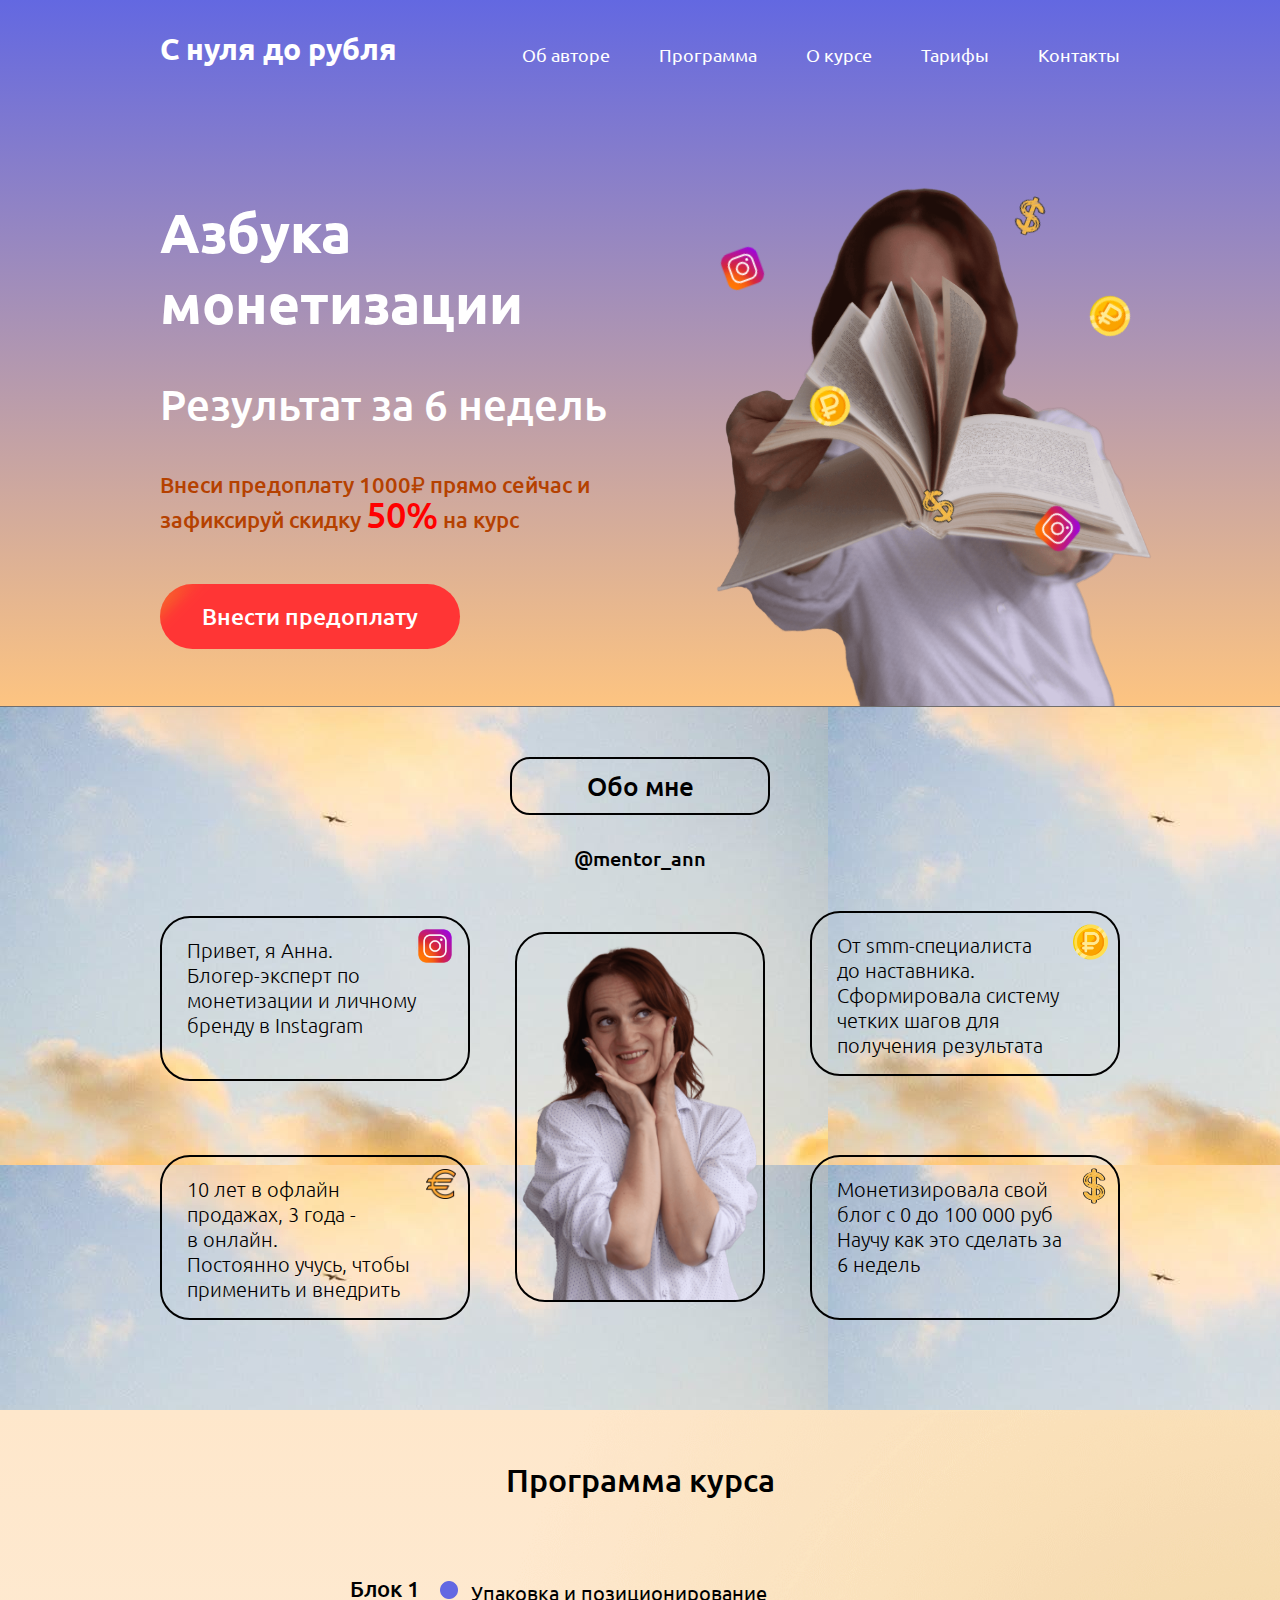
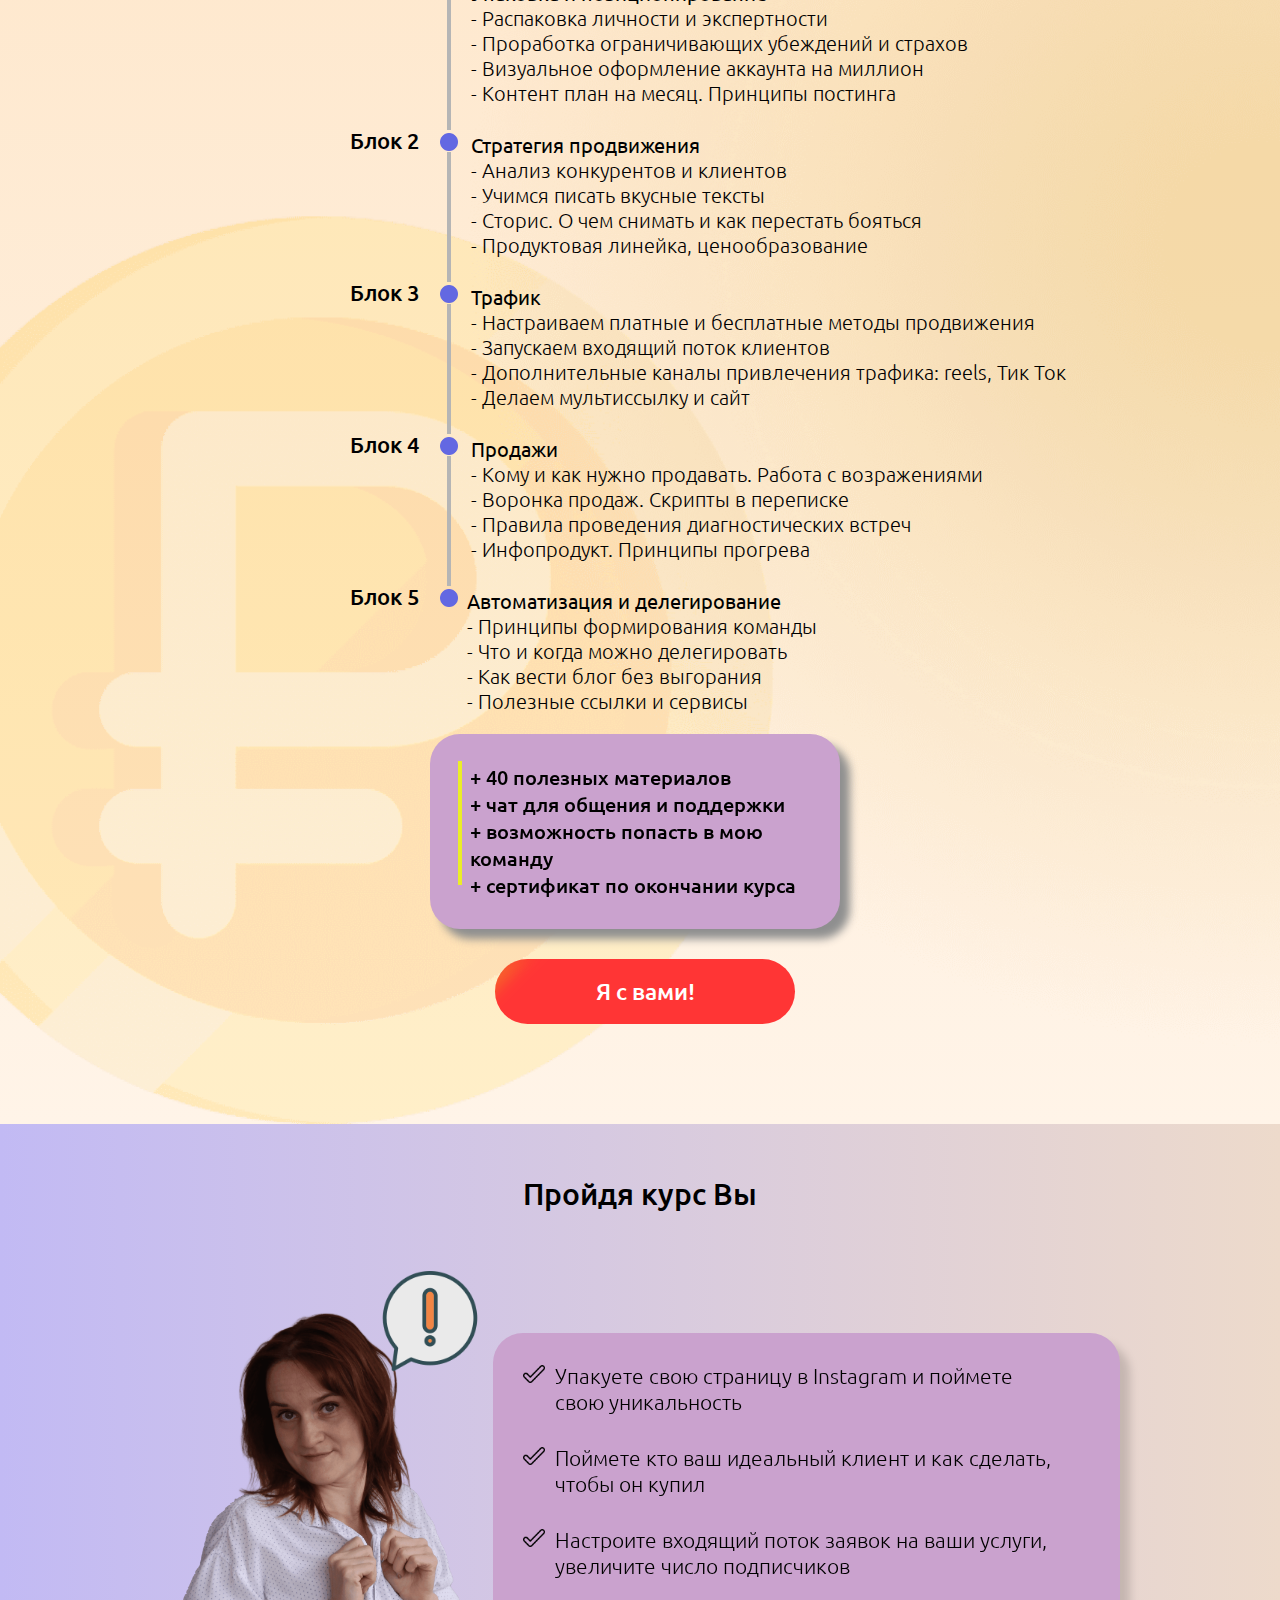
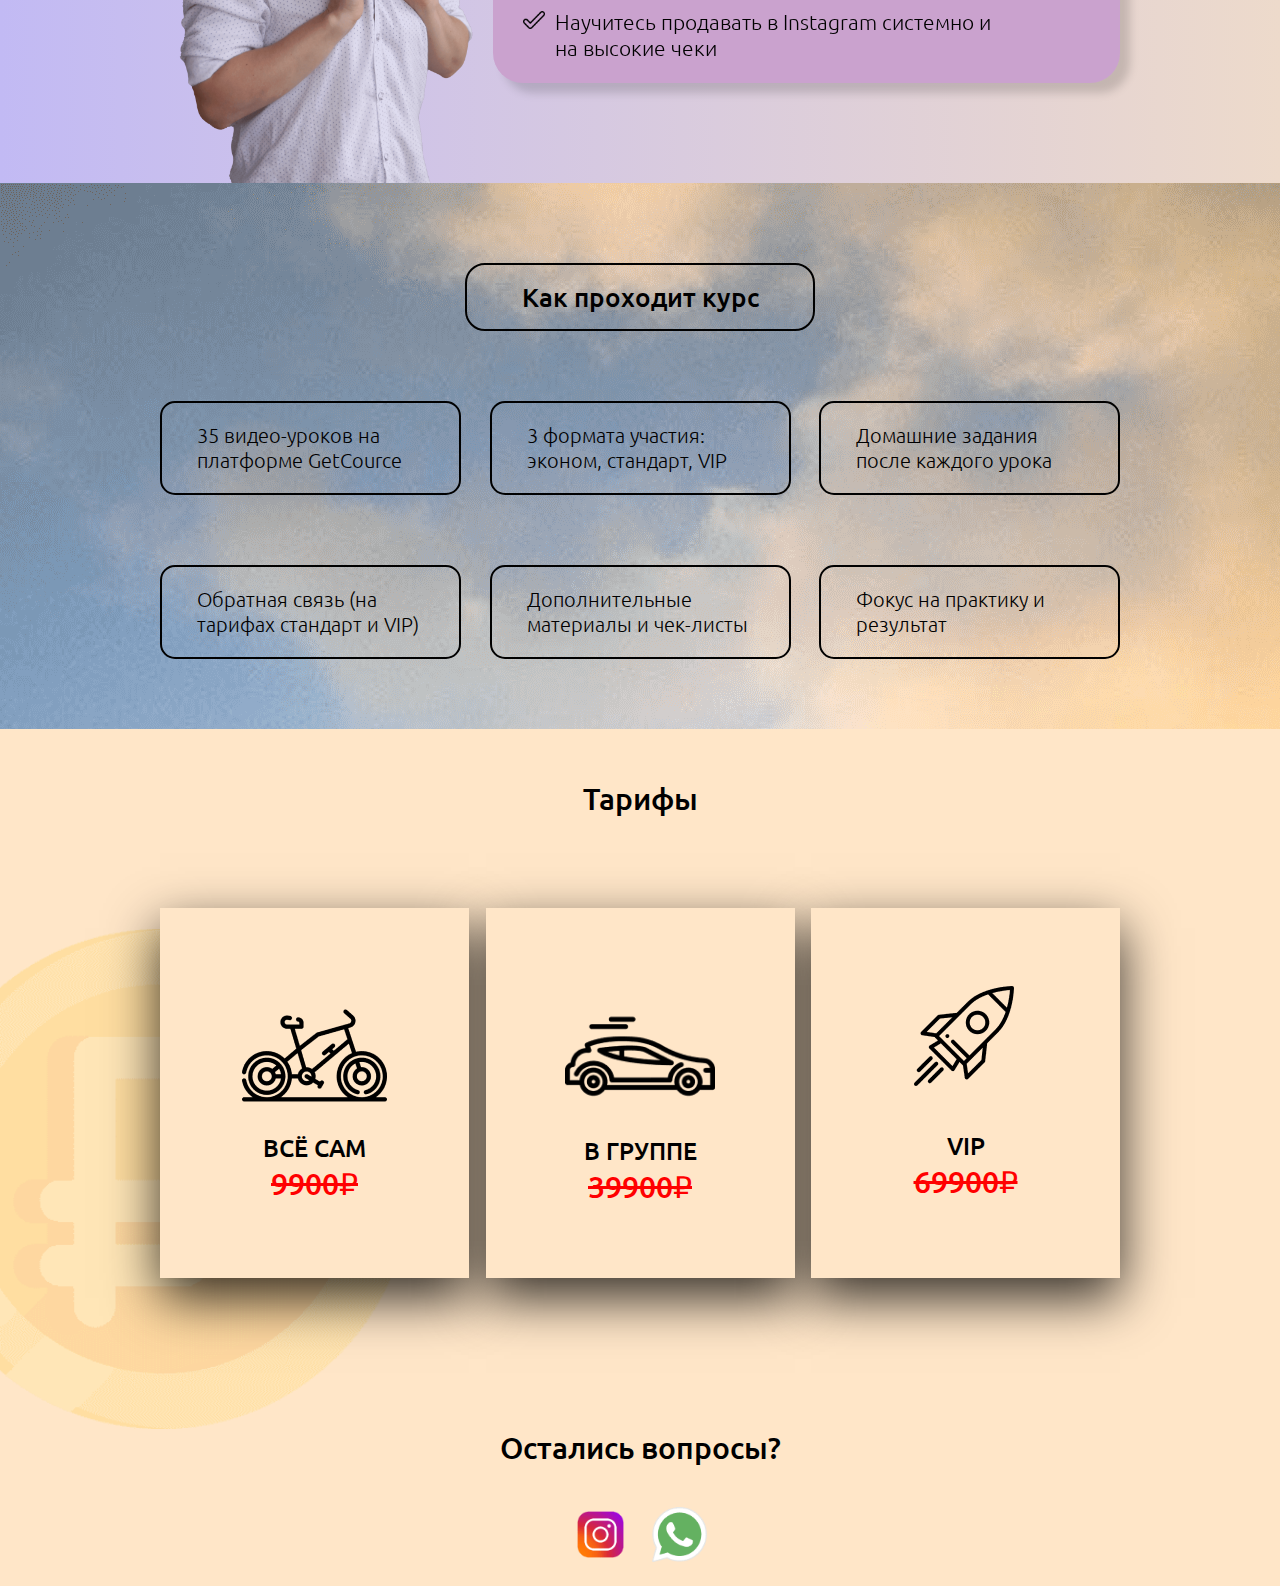
==== commit 204870d5: "Add files via upload" ====
--- a/ann/index.html
+++ b/ann/index.html
@@ -37,7 +37,7 @@
                             <div class="intro-text">Внеси предоплату 1000₽ прямо сейчас и зафиксируй скидку <span class="span-s">50%</span> на курс</div>
                             <a href="https://yoomoney.ru/quickpay/shop-widget?writer=seller&targets=%D0%9F%D1%80%D0%B5%D0%B4%D0%BE%D0%BF%D0%BB%D0%B0%D1%82%D0%B0&targets-hint=&default-sum=1000&button-text=11&payment-type-choice=on&phone=on&mail=on&hint=&successURL=https%3A%2F%2Ft.me%2Fjoinchat%2FGITSTLwVmkZiYWNi&quickpay=shop&account=4100117277489426&" class="intro-btn" target="_blank">Внести предоплату</a>
                         </div>
-                        <div class="intro-image"><img class="intro-img" src="img/intro-img.gif" alt="intro-img"></div>
+                        <div class="intro-image"><img class="intro-img" src="img/intro-img.png" alt="intro-img"></div>
                         <div class="badges" id="scene" data-relative-input="true">
                         <div data-depth=".5" class="layer"><img class="badge c1" src="img/2.png" alt=""></div>
                         <div data-depth=".7" class="layer"><img class="badge c2" src="img/3.png" alt=""></div>
@@ -62,7 +62,7 @@
         </div>
     </header>
     <span class="span-hr"></span>
-    <section class="about-sect" id="about-sect">
+    <section class="about-sect apple" id="about-sect">
         <div class="about">
             <div class="container">
                 <div class="title-me">Обо мне</div>
@@ -197,7 +197,7 @@
             </div>
         </div>
     </section>
-    <section class="passes">
+    <section class="passes apple">
         <div class="container">
             <div class="title-passes">Как проходит курс</div>
             <div class="paragraphs">
--- a/ann/main.css
+++ b/ann/main.css
@@ -265,12 +265,15 @@
     background: url(img/bg-me.jpg);
     background-repeat: no-repeat;
     background-size: cover;
+    background-position: center;
     background-attachment: fixed;
-    background-position: center;
 	width: 100%;
 	height: 100%;
     padding-bottom: 50px;
     padding-top: 50px;
+}
+.about-sect.apple{
+    background: url(img/bg-me.jpg);
 }
 
 .title-me {
@@ -502,6 +505,9 @@
 	width: 100%;
 	height: 100%;
     padding-top: 80px;
+}
+.passes.apple {
+    background: url(img/bg-pas.png);
 }
 
 .title-passes {
@@ -1237,7 +1243,8 @@
         font-size: 14px;
     }
     .intro-image {
-        transform: translate(-100%, 55.1%);
+        transform: translate(-100%, 76%);
+        height: 310px;
     }
     .intro-img {
         height: 310px;
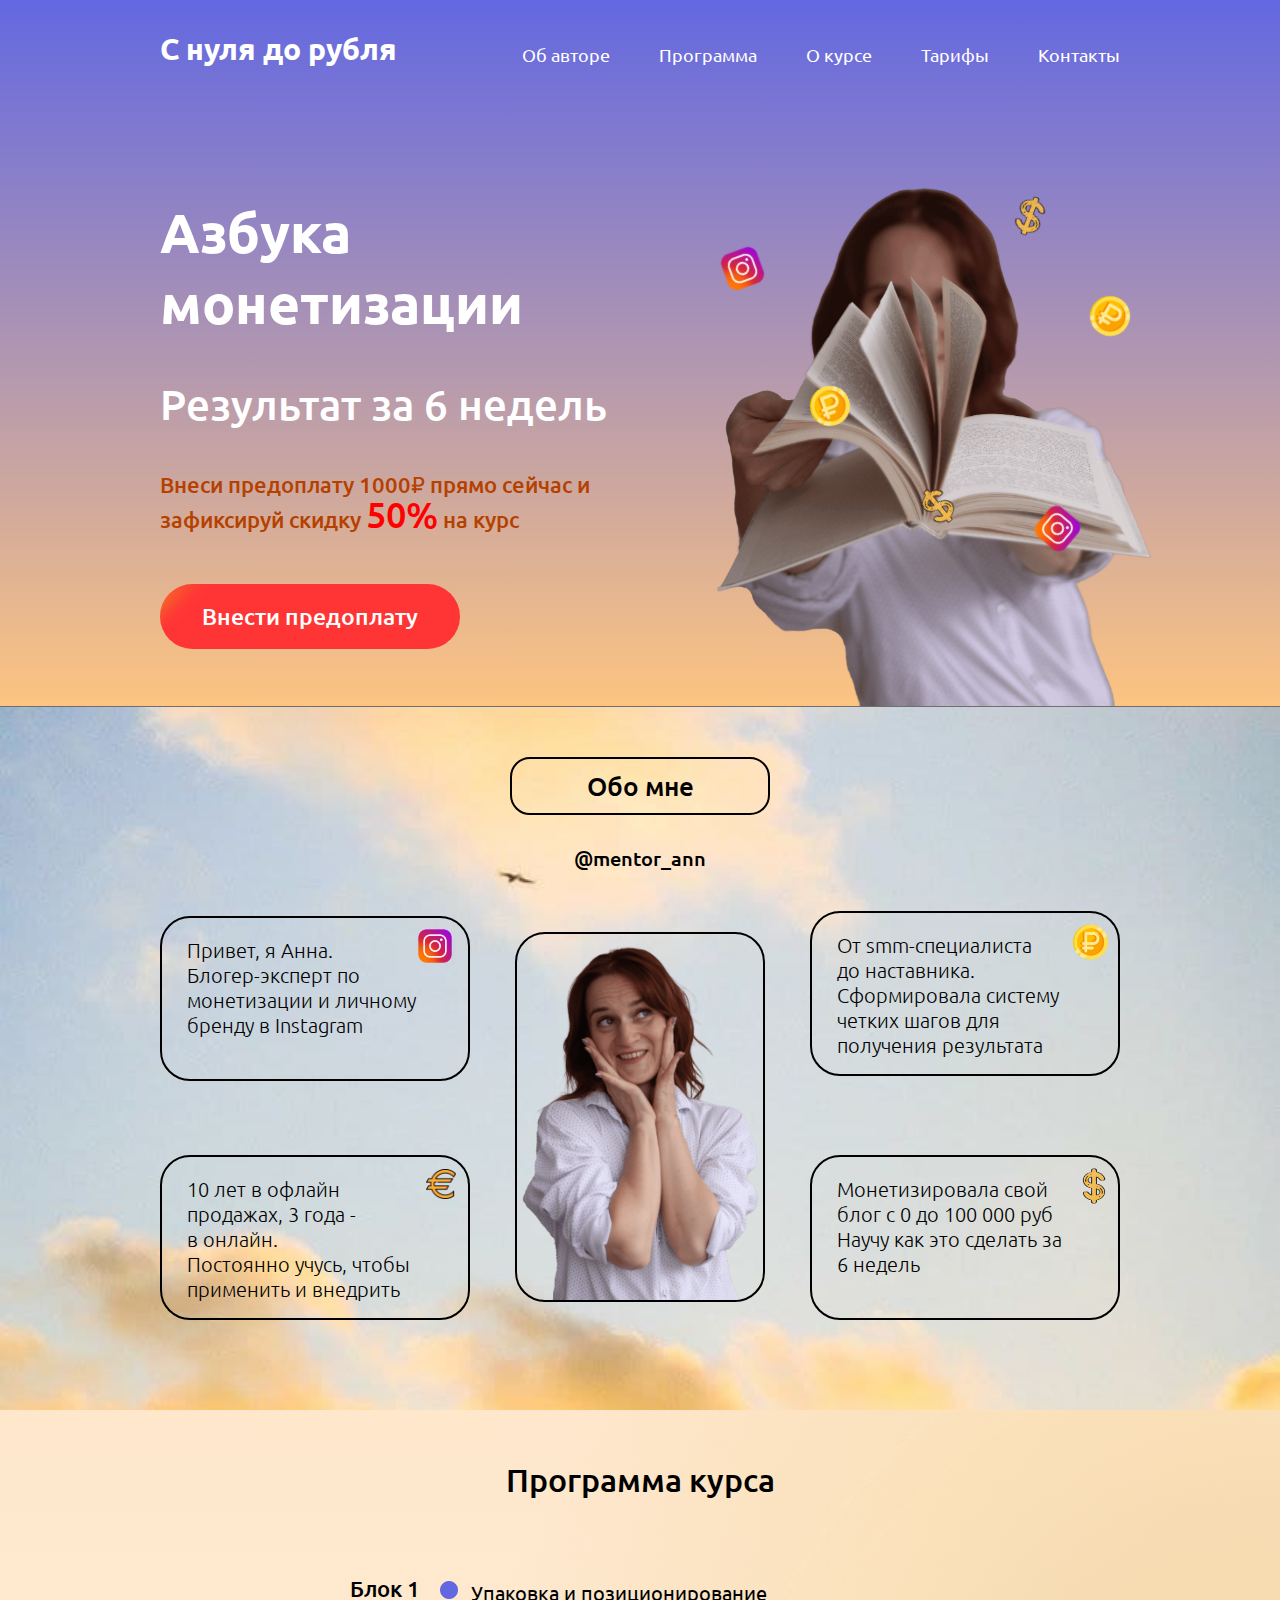
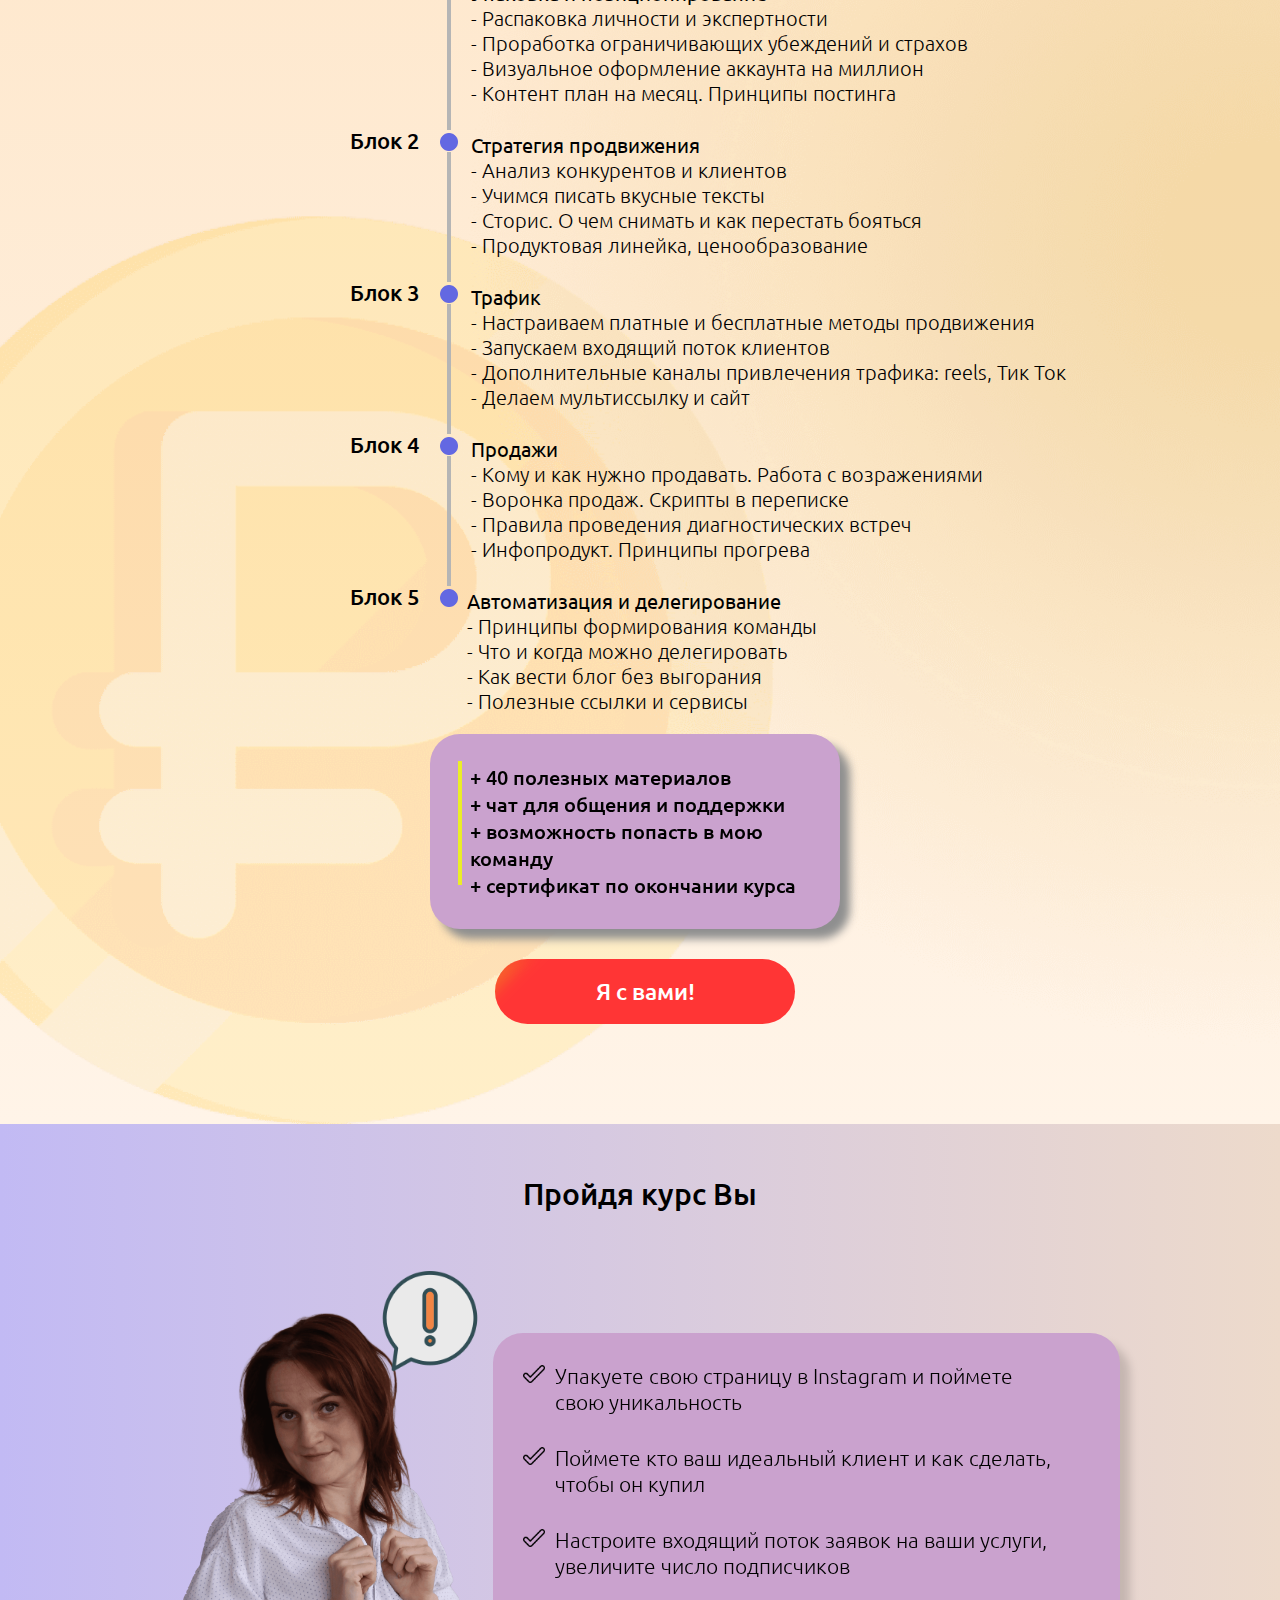
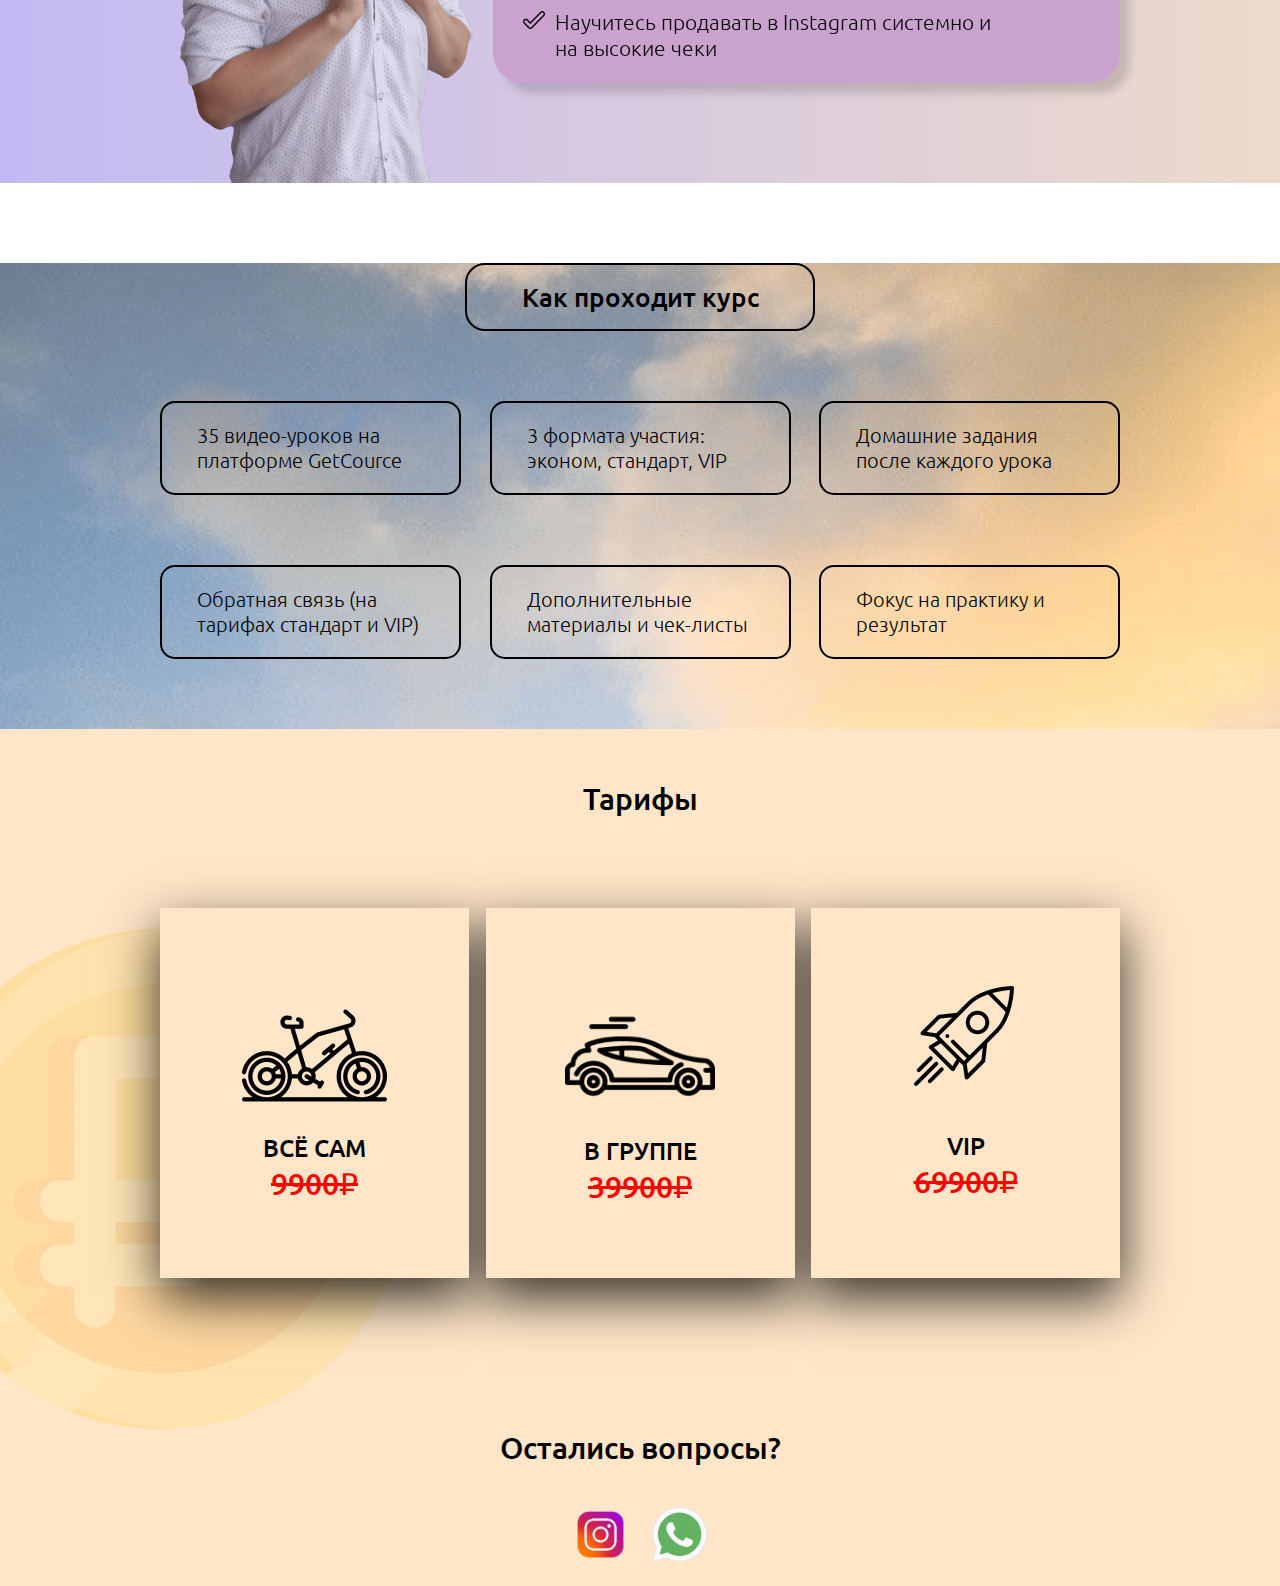
==== commit 6f474bd3: "Add files via upload" ====
--- a/ann/index.html
+++ b/ann/index.html
@@ -197,18 +197,20 @@
             </div>
         </div>
     </section>
-    <section class="passes apple">
-        <div class="container">
-            <div class="title-passes">Как проходит курс</div>
-            <div class="paragraphs">
-                <div class="paragraph"><p class="paragraph__text">35 видео-уроков на <br> платформе GetCource</p></div>
-                <div class="paragraph"><p class="paragraph__text">3 формата участия: <br> эконом, стандарт, VIP</p></div>
-                <div class="paragraph"><p class="paragraph__text">Домашние задания <br> после каждого урока</p></div>
-                <div class="paragraph"><p class="paragraph__text">Обратная связь (на <br> тарифах стандарт и VIP)</p></div>
-                <div class="paragraph"><p class="paragraph__text">Дополнительные <br> материалы и чек-листы</p></div>
-                <div class="paragraph"><p class="paragraph__text">Фокус на практику и <br> результат</p></div>
-            </div>
-            </div>
+    <section class="passes">
+        <div class="passe apple">
+            <div class="container">
+                <div class="title-passes">Как проходит курс</div>
+                <div class="paragraphs">
+                    <div class="paragraph"><p class="paragraph__text">35 видео-уроков на <br> платформе GetCource</p></div>
+                    <div class="paragraph"><p class="paragraph__text">3 формата участия: <br> эконом, стандарт, VIP</p></div>
+                    <div class="paragraph"><p class="paragraph__text">Домашние задания <br> после каждого урока</p></div>
+                    <div class="paragraph"><p class="paragraph__text">Обратная связь (на <br> тарифах стандарт и VIP)</p></div>
+                    <div class="paragraph"><p class="paragraph__text">Дополнительные <br> материалы и чек-листы</p></div>
+                    <div class="paragraph"><p class="paragraph__text">Фокус на практику и <br> результат</p></div>
+                </div>
+                </div>
+        </div>
     </section>
     <section class="tariff-all" id="tariff">
         <div class="tariff-bg"><img src="img/tariff-img.png" alt="" class="tariff-back"></div>
--- a/ann/main.css
+++ b/ann/main.css
@@ -274,6 +274,11 @@
 }
 .about-sect.apple{
     background: url(img/bg-me.jpg);
+    background-repeat: no-repeat;
+    background-size: cover;
+    background-position: center;
+    width: 100%;
+	height: 100%;
 }
 
 .title-me {
@@ -506,8 +511,13 @@
 	height: 100%;
     padding-top: 80px;
 }
-.passes.apple {
+.passe.apple {
     background: url(img/bg-pas.png);
+    background-repeat: no-repeat;
+    background-size: cover;
+    background-position: center;
+    width: 100%;
+	height: 100%;
 }
 
 .title-passes {
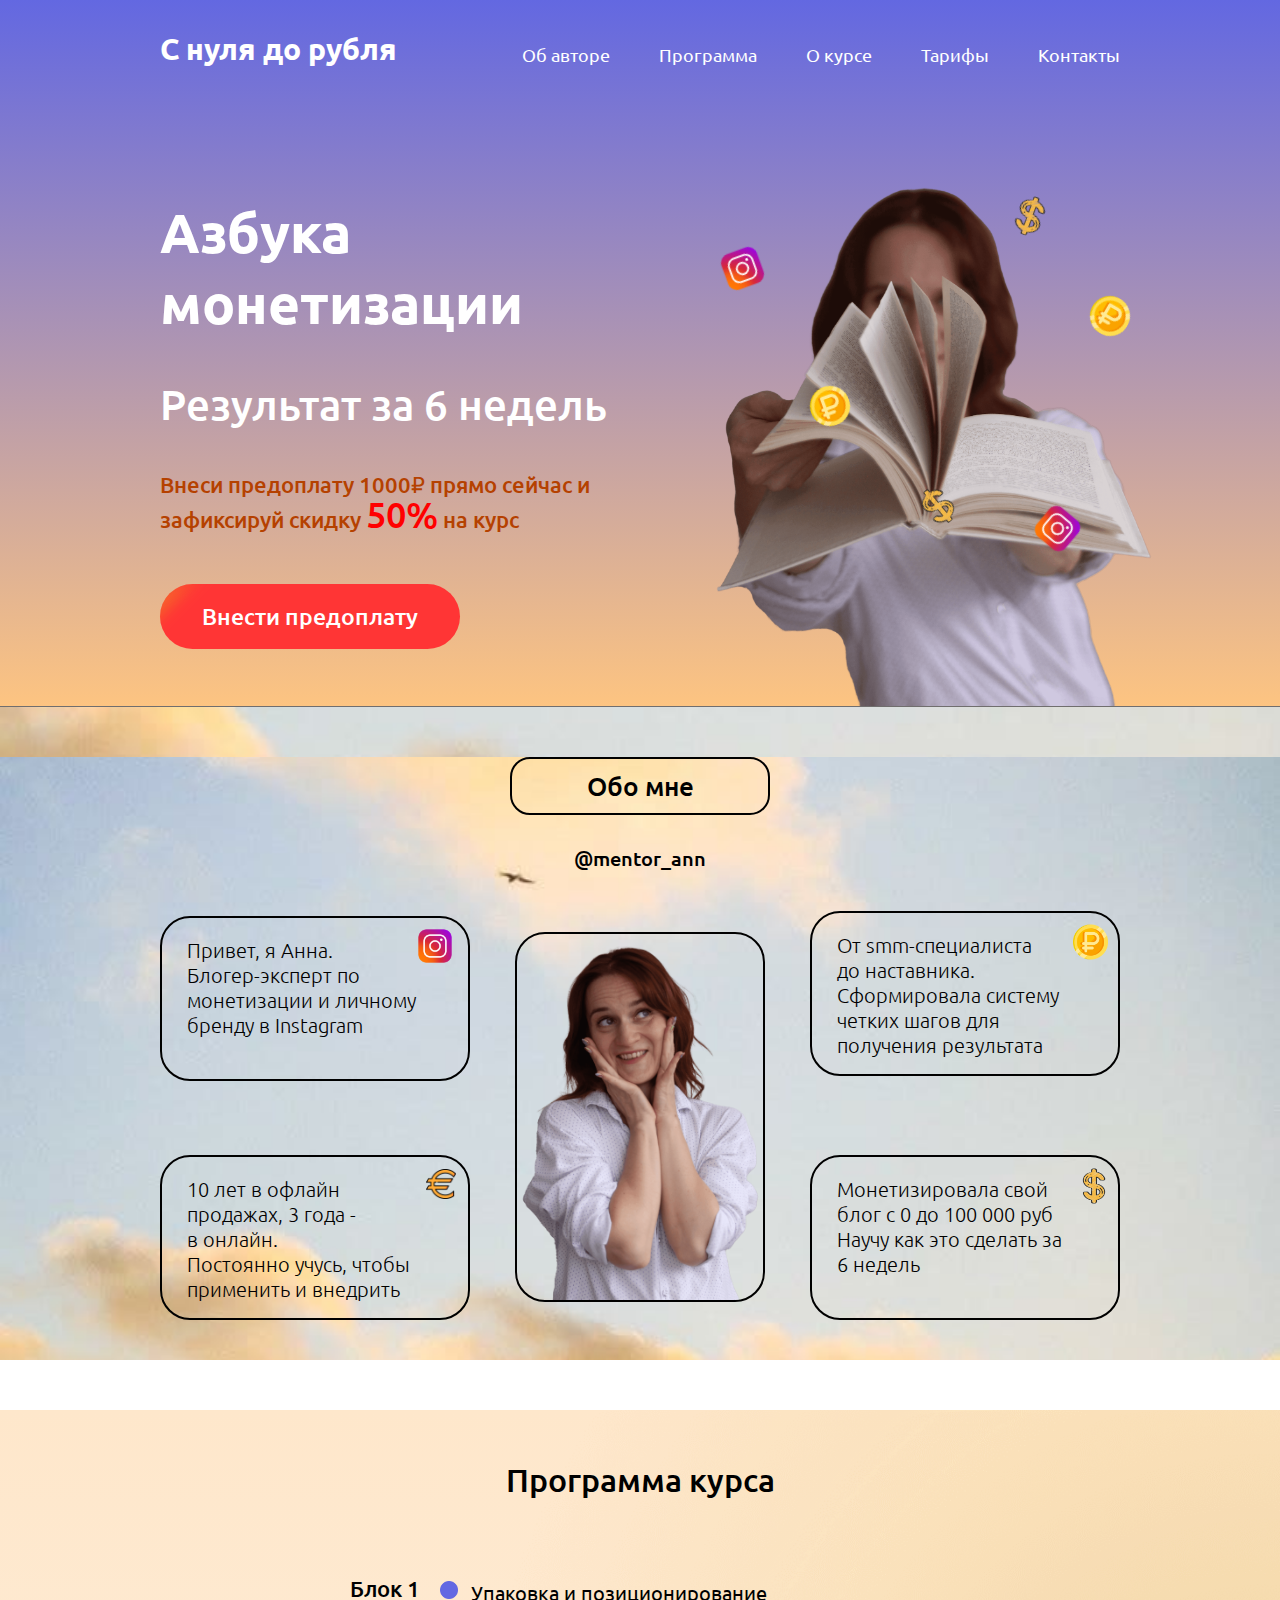
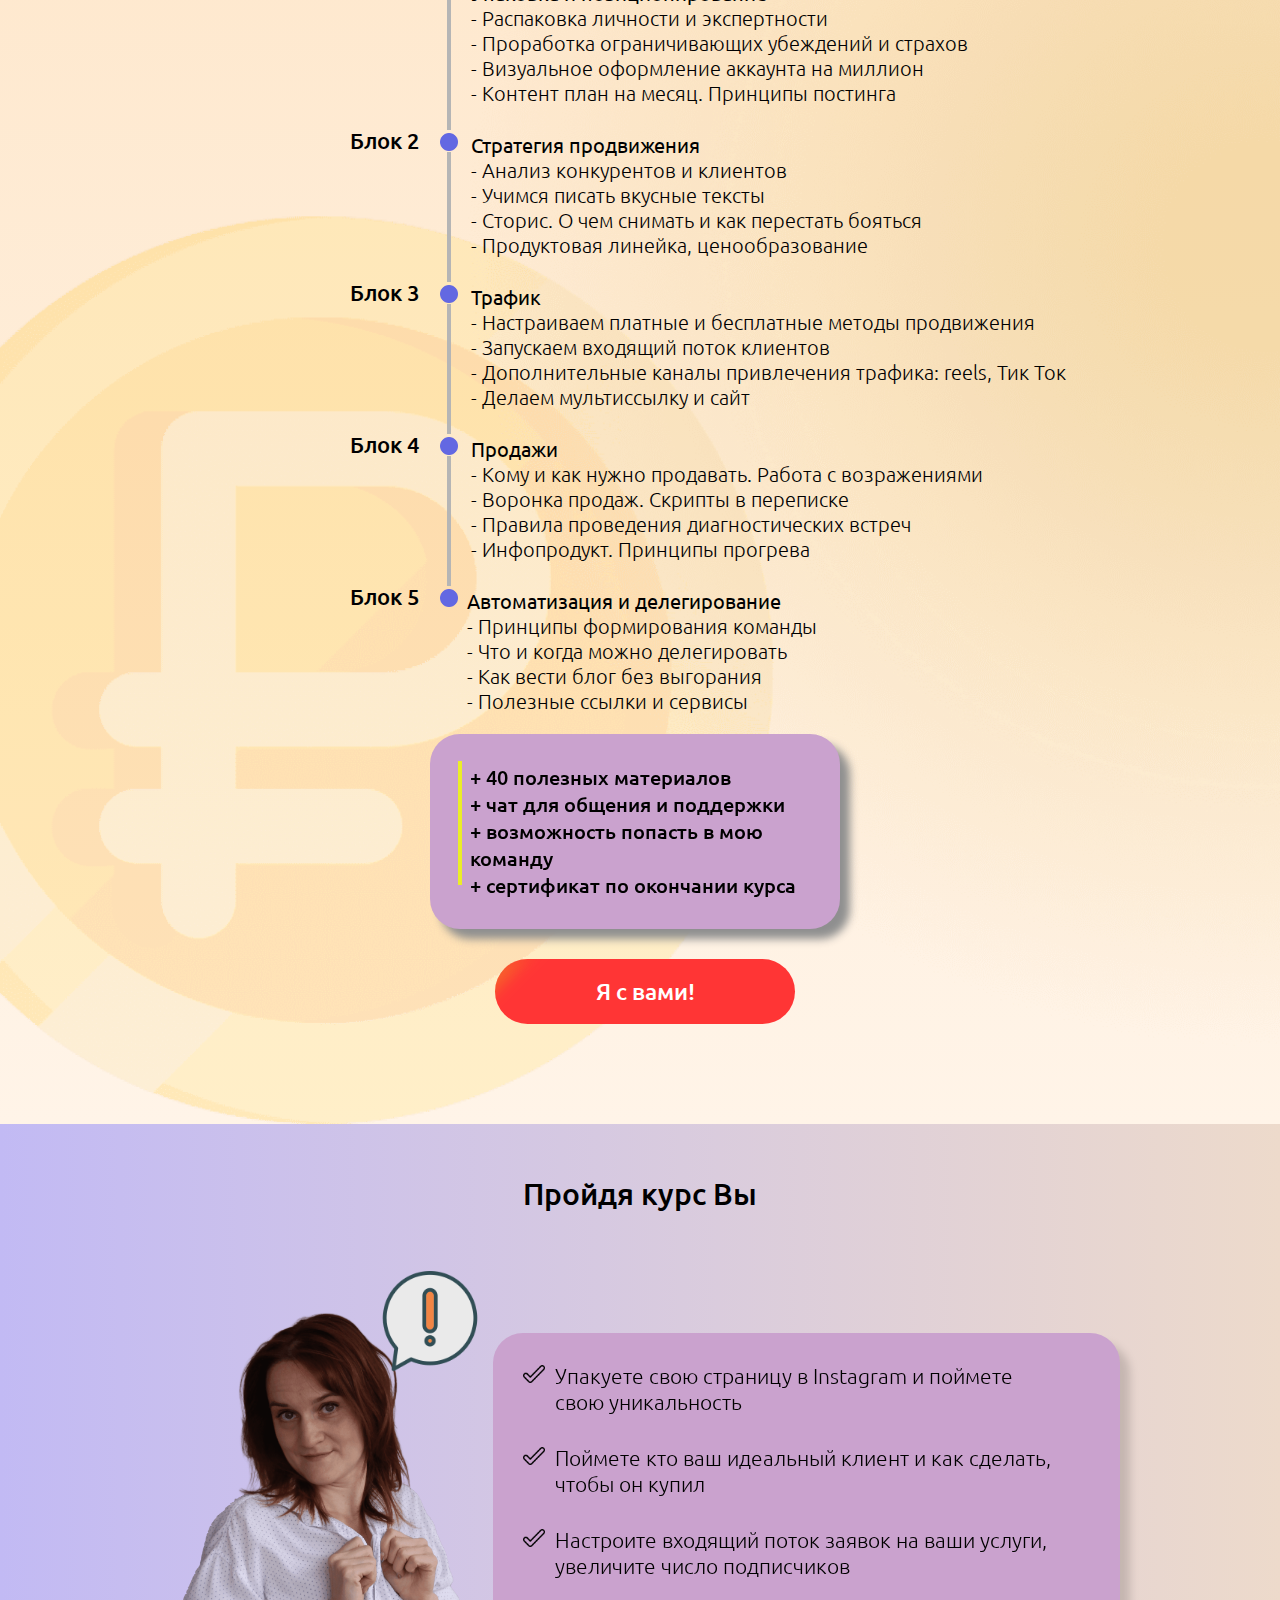
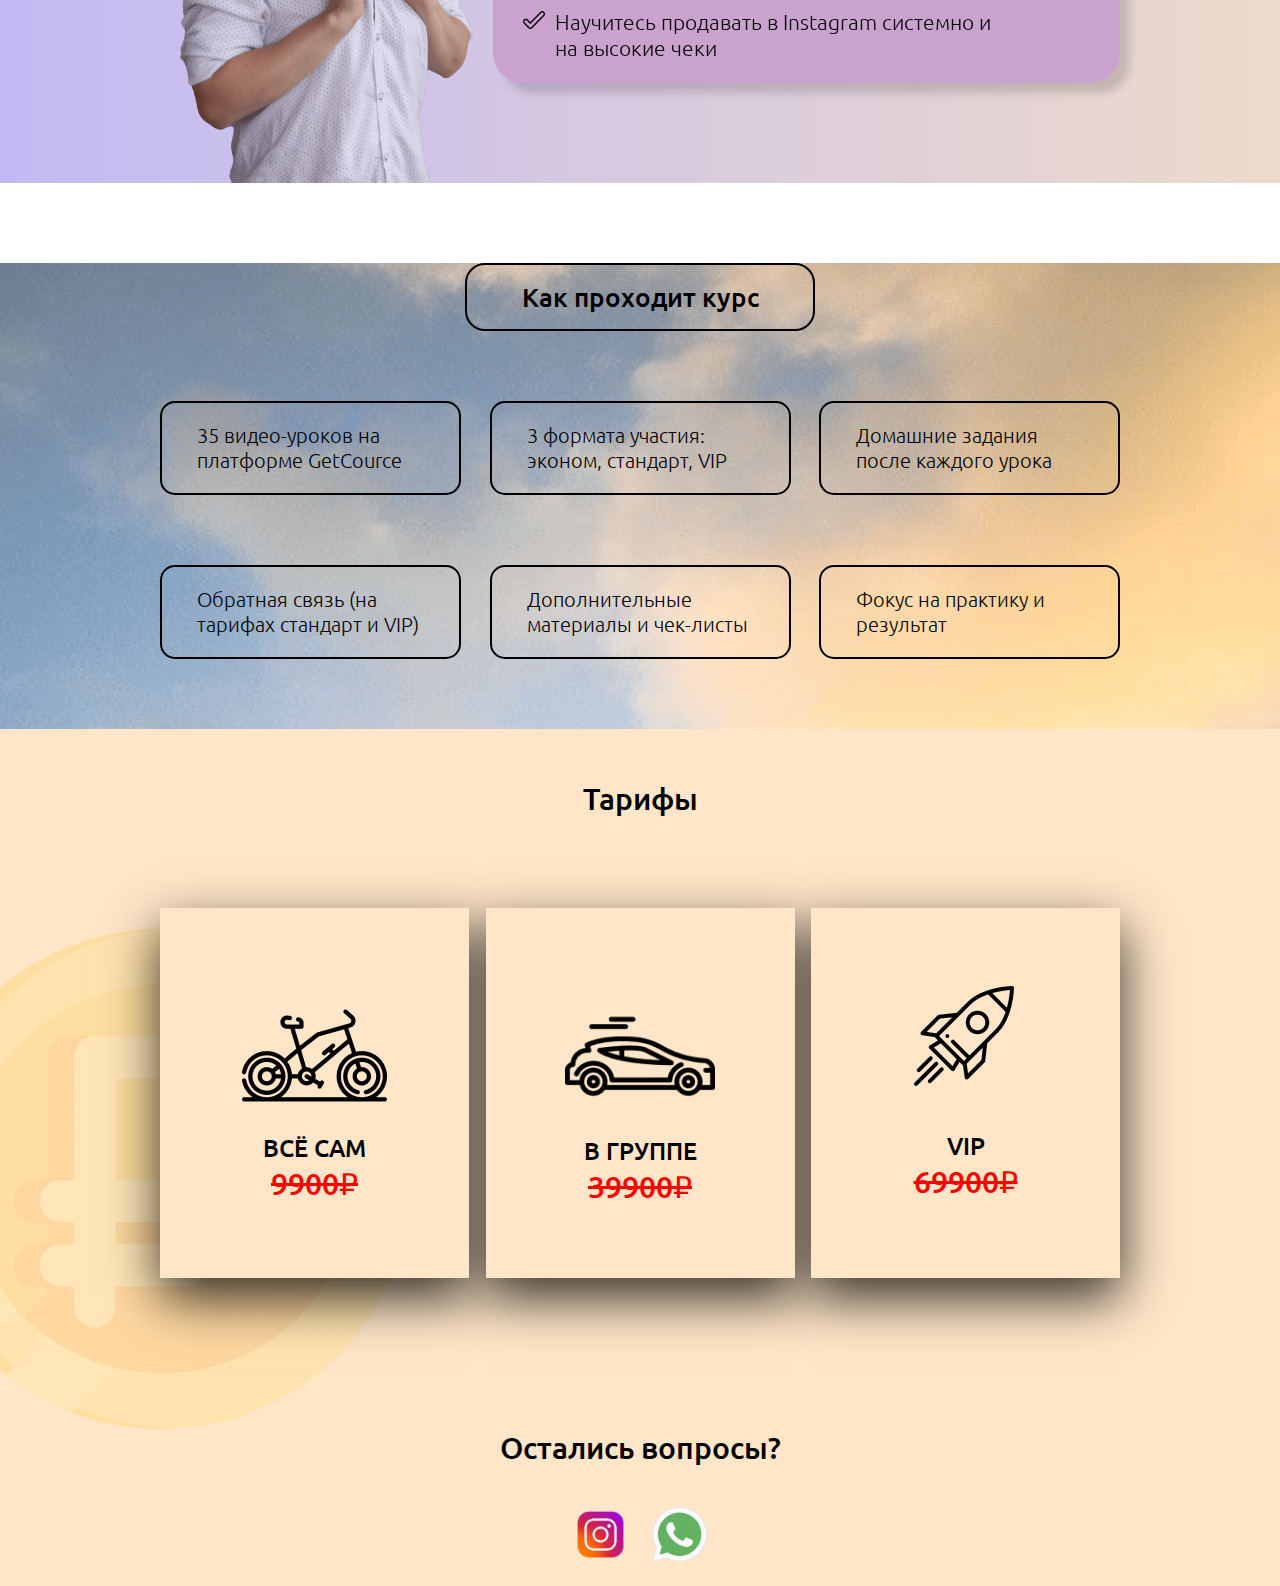
==== commit a2a5ca88: "Add files via upload" ====
--- a/ann/index.html
+++ b/ann/index.html
@@ -62,8 +62,8 @@
         </div>
     </header>
     <span class="span-hr"></span>
-    <section class="about-sect apple" id="about-sect">
-        <div class="about">
+    <section class="about-sect" id="about-sect">
+        <div class="about apple">
             <div class="container">
                 <div class="title-me">Обо мне</div>
                 <div class="inst-me"><a href="https://www.instagram.com/mentor_ann/?hl=ru" class="me-inst" target="_blank">@mentor_ann</a></div>
--- a/ann/main.css
+++ b/ann/main.css
@@ -272,7 +272,7 @@
     padding-bottom: 50px;
     padding-top: 50px;
 }
-.about-sect.apple{
+.about.apple{
     background: url(img/bg-me.jpg);
     background-repeat: no-repeat;
     background-size: cover;
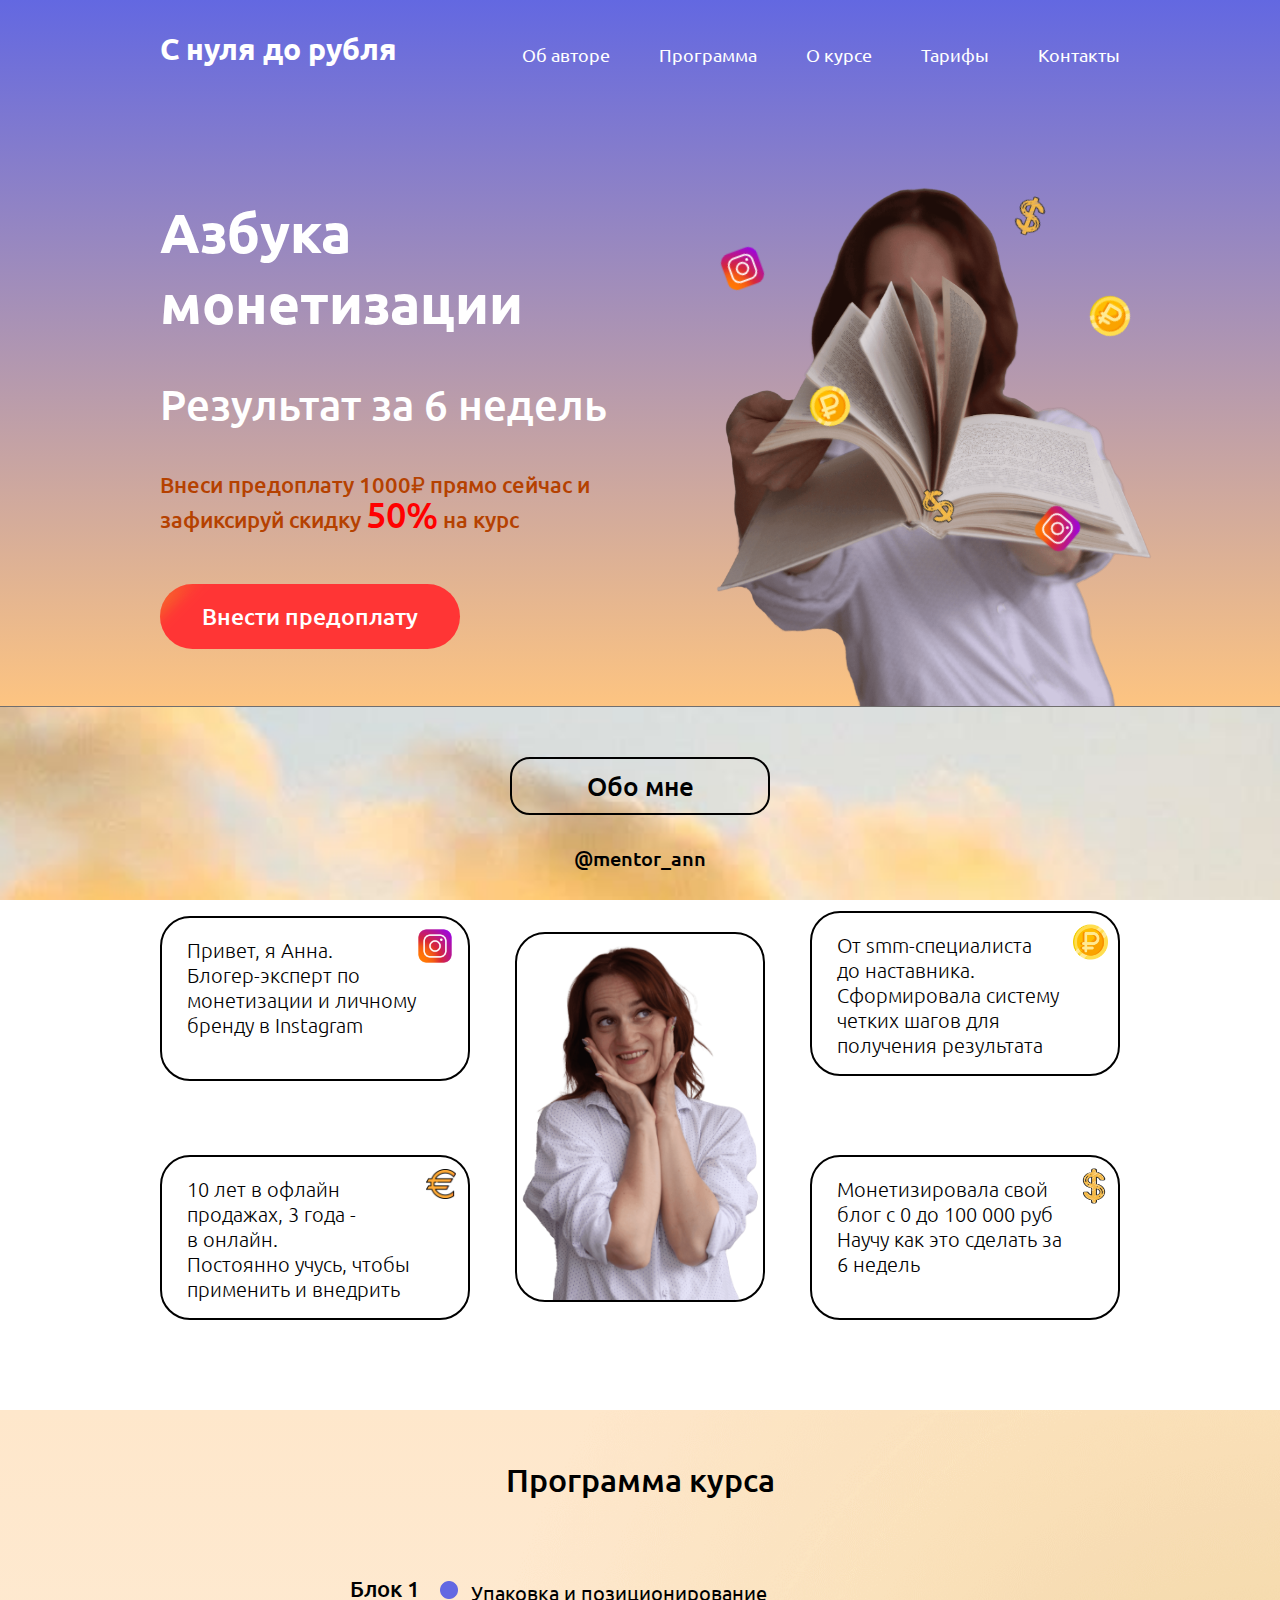
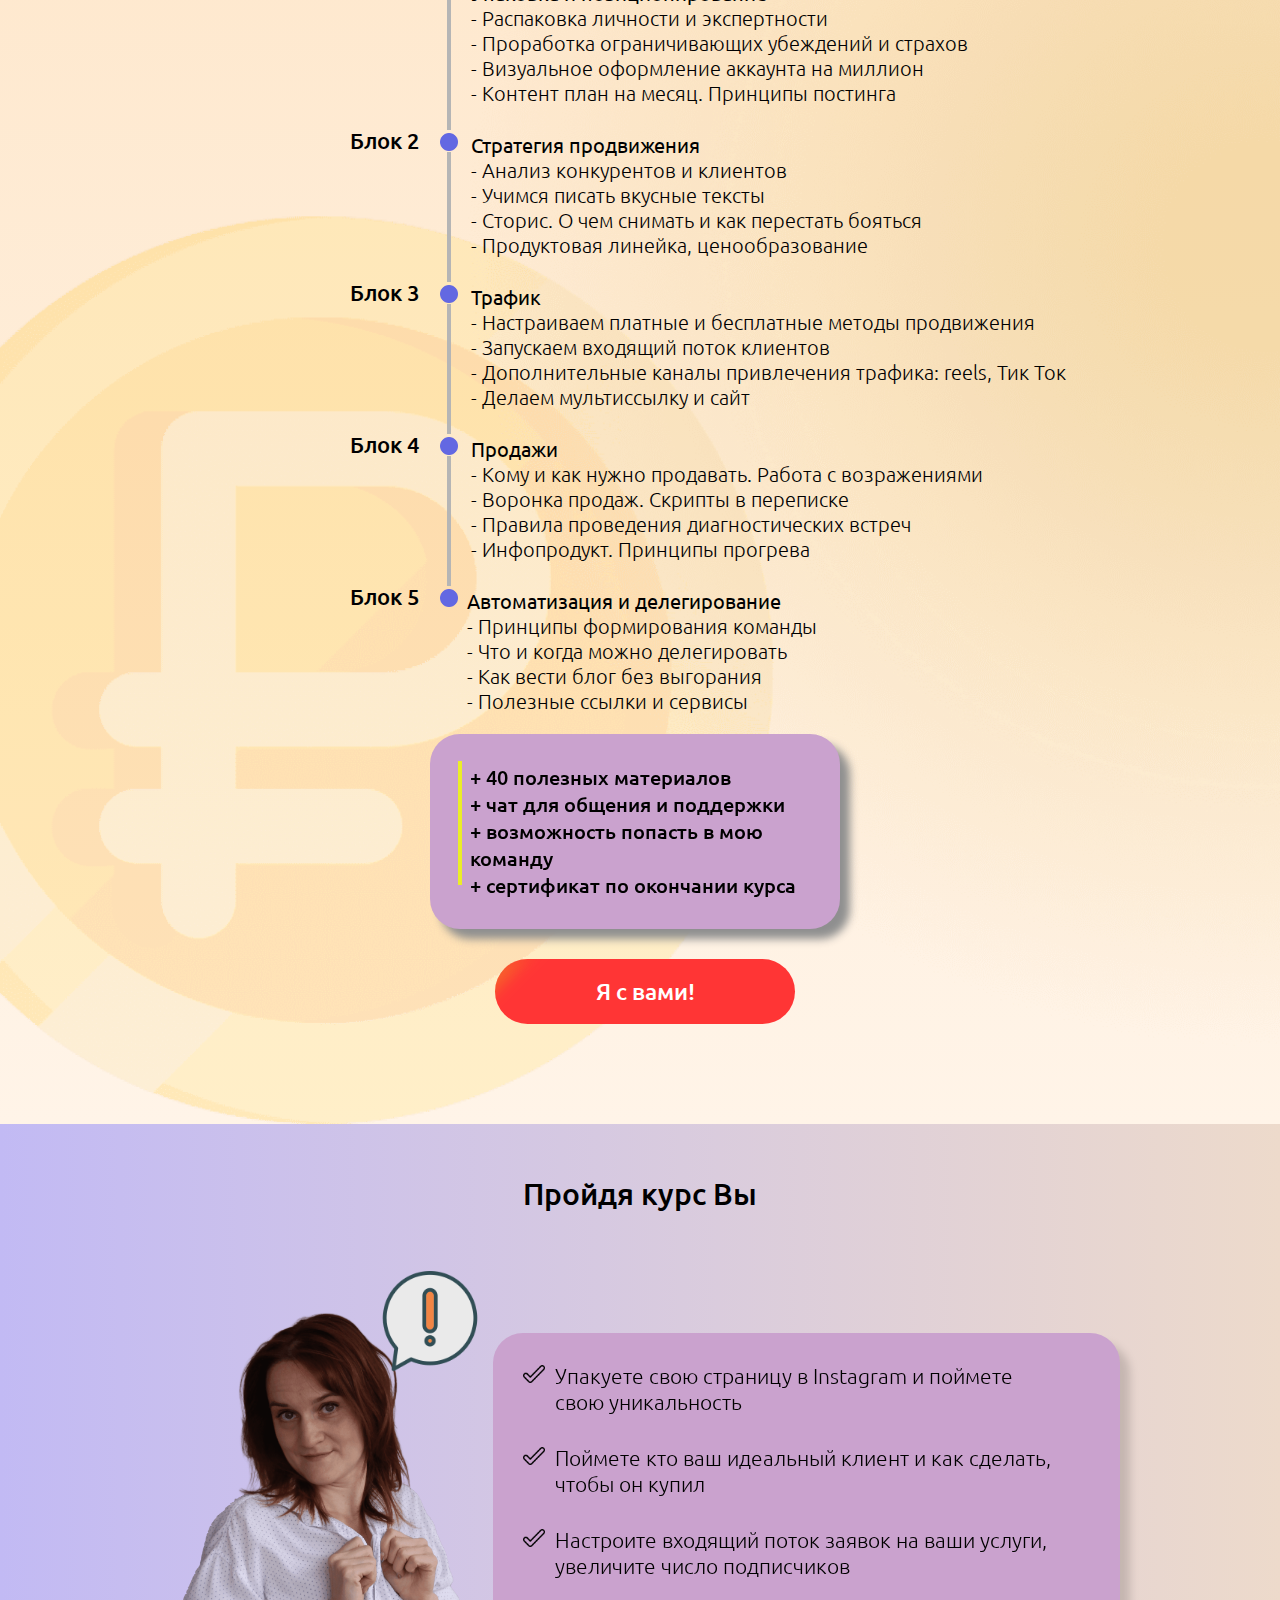
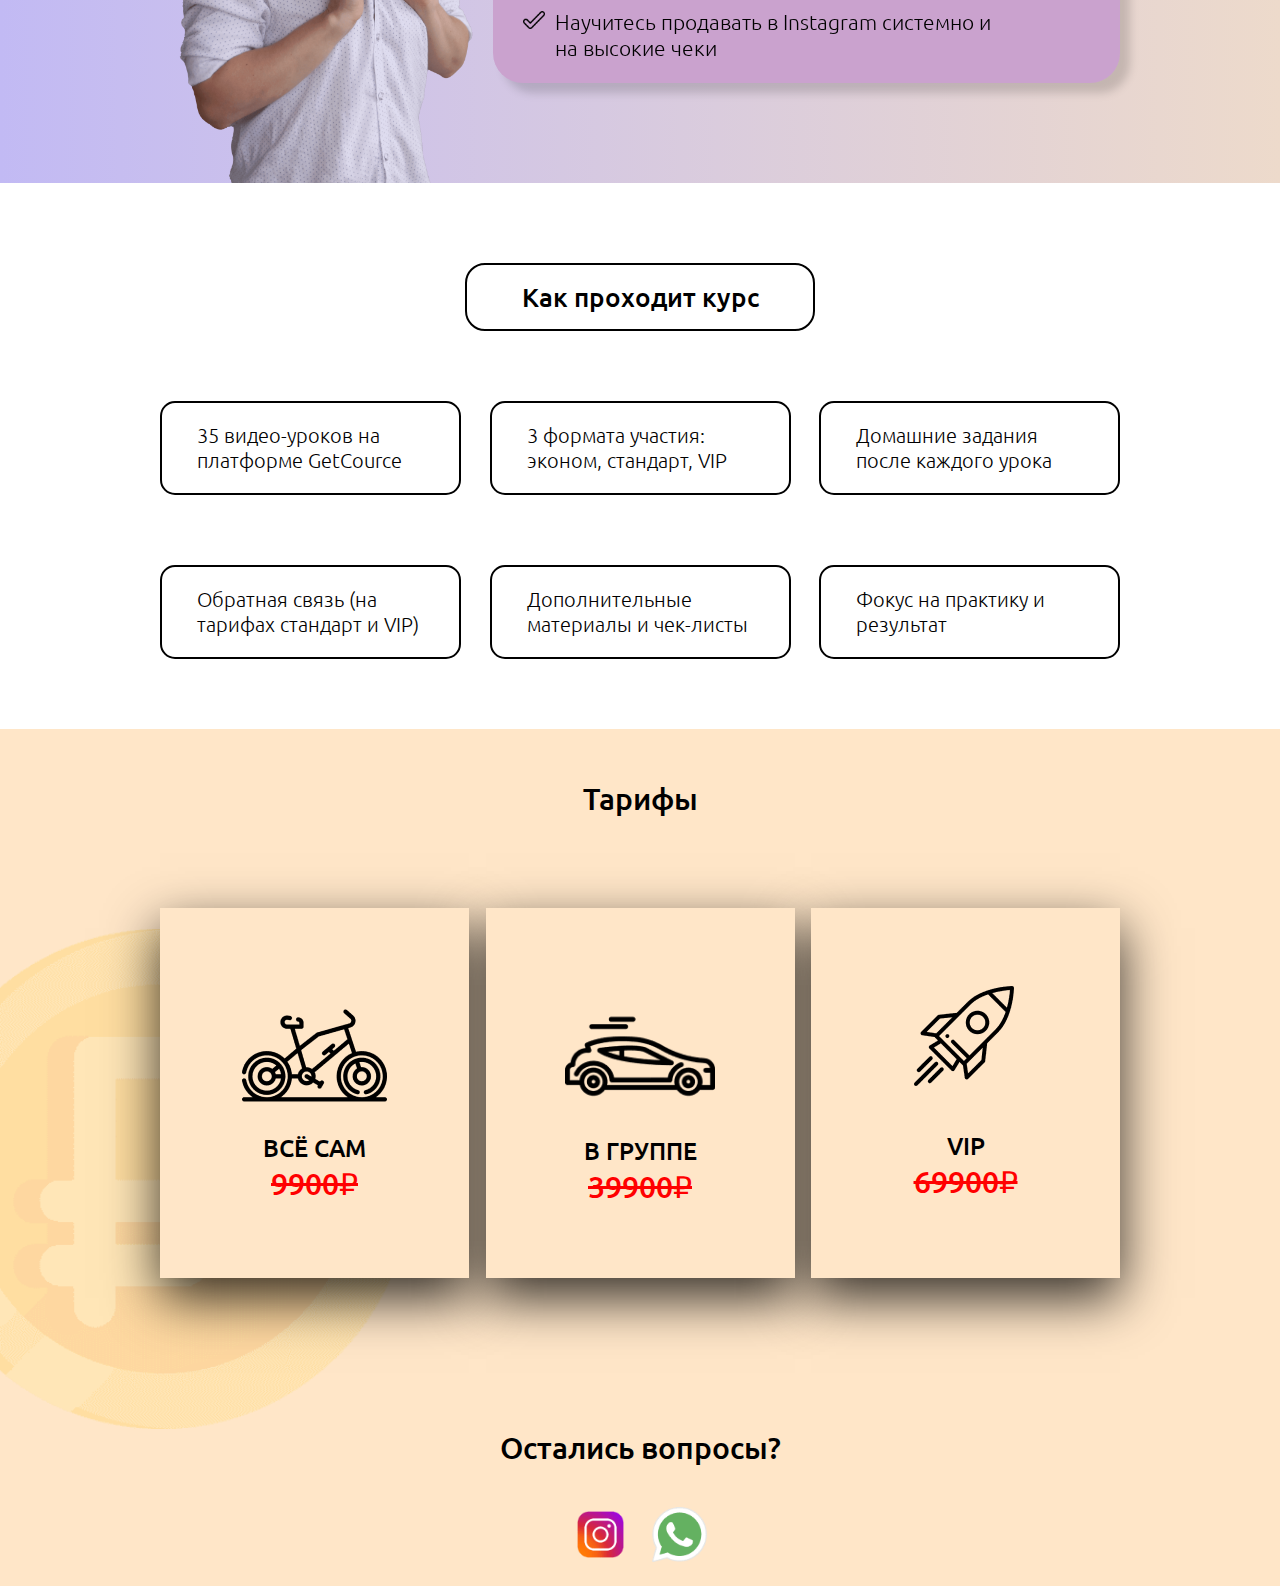
==== commit 956f1759: "Add files via upload" ====
--- a/ann/index.html
+++ b/ann/index.html
@@ -63,7 +63,7 @@
     </header>
     <span class="span-hr"></span>
     <section class="about-sect" id="about-sect">
-        <div class="about apple">
+        <div class="about">
             <div class="container">
                 <div class="title-me">Обо мне</div>
                 <div class="inst-me"><a href="https://www.instagram.com/mentor_ann/?hl=ru" class="me-inst" target="_blank">@mentor_ann</a></div>
@@ -198,19 +198,17 @@
         </div>
     </section>
     <section class="passes">
-        <div class="passe apple">
-            <div class="container">
-                <div class="title-passes">Как проходит курс</div>
-                <div class="paragraphs">
-                    <div class="paragraph"><p class="paragraph__text">35 видео-уроков на <br> платформе GetCource</p></div>
-                    <div class="paragraph"><p class="paragraph__text">3 формата участия: <br> эконом, стандарт, VIP</p></div>
-                    <div class="paragraph"><p class="paragraph__text">Домашние задания <br> после каждого урока</p></div>
-                    <div class="paragraph"><p class="paragraph__text">Обратная связь (на <br> тарифах стандарт и VIP)</p></div>
-                    <div class="paragraph"><p class="paragraph__text">Дополнительные <br> материалы и чек-листы</p></div>
-                    <div class="paragraph"><p class="paragraph__text">Фокус на практику и <br> результат</p></div>
-                </div>
-                </div>
-        </div>
+        <div class="container">
+            <div class="title-passes">Как проходит курс</div>
+            <div class="paragraphs">
+                <div class="paragraph"><p class="paragraph__text">35 видео-уроков на <br> платформе GetCource</p></div>
+                <div class="paragraph"><p class="paragraph__text">3 формата участия: <br> эконом, стандарт, VIP</p></div>
+                <div class="paragraph"><p class="paragraph__text">Домашние задания <br> после каждого урока</p></div>
+                <div class="paragraph"><p class="paragraph__text">Обратная связь (на <br> тарифах стандарт и VIP)</p></div>
+                <div class="paragraph"><p class="paragraph__text">Дополнительные <br> материалы и чек-листы</p></div>
+                <div class="paragraph"><p class="paragraph__text">Фокус на практику и <br> результат</p></div>
+            </div>
+            </div>
     </section>
     <section class="tariff-all" id="tariff">
         <div class="tariff-bg"><img src="img/tariff-img.png" alt="" class="tariff-back"></div>
--- a/ann/main.css
+++ b/ann/main.css
@@ -272,14 +272,7 @@
     padding-bottom: 50px;
     padding-top: 50px;
 }
-.about.apple{
-    background: url(img/bg-me.jpg);
-    background-repeat: no-repeat;
-    background-size: cover;
-    background-position: center;
-    width: 100%;
-	height: 100%;
-}
+
 
 .title-me {
     color: #000000;
@@ -510,14 +503,6 @@
 	width: 100%;
 	height: 100%;
     padding-top: 80px;
-}
-.passe.apple {
-    background: url(img/bg-pas.png);
-    background-repeat: no-repeat;
-    background-size: cover;
-    background-position: center;
-    width: 100%;
-	height: 100%;
 }
 
 .title-passes {
@@ -850,6 +835,12 @@
 }
 
 @media screen and (max-width: 1080px) {
+    .about-sect {
+        background-attachment: scroll;
+    }
+    .passes {
+        background-attachment: scroll;
+    }
     .container {
         width: 100%;
 		max-width: 769px;
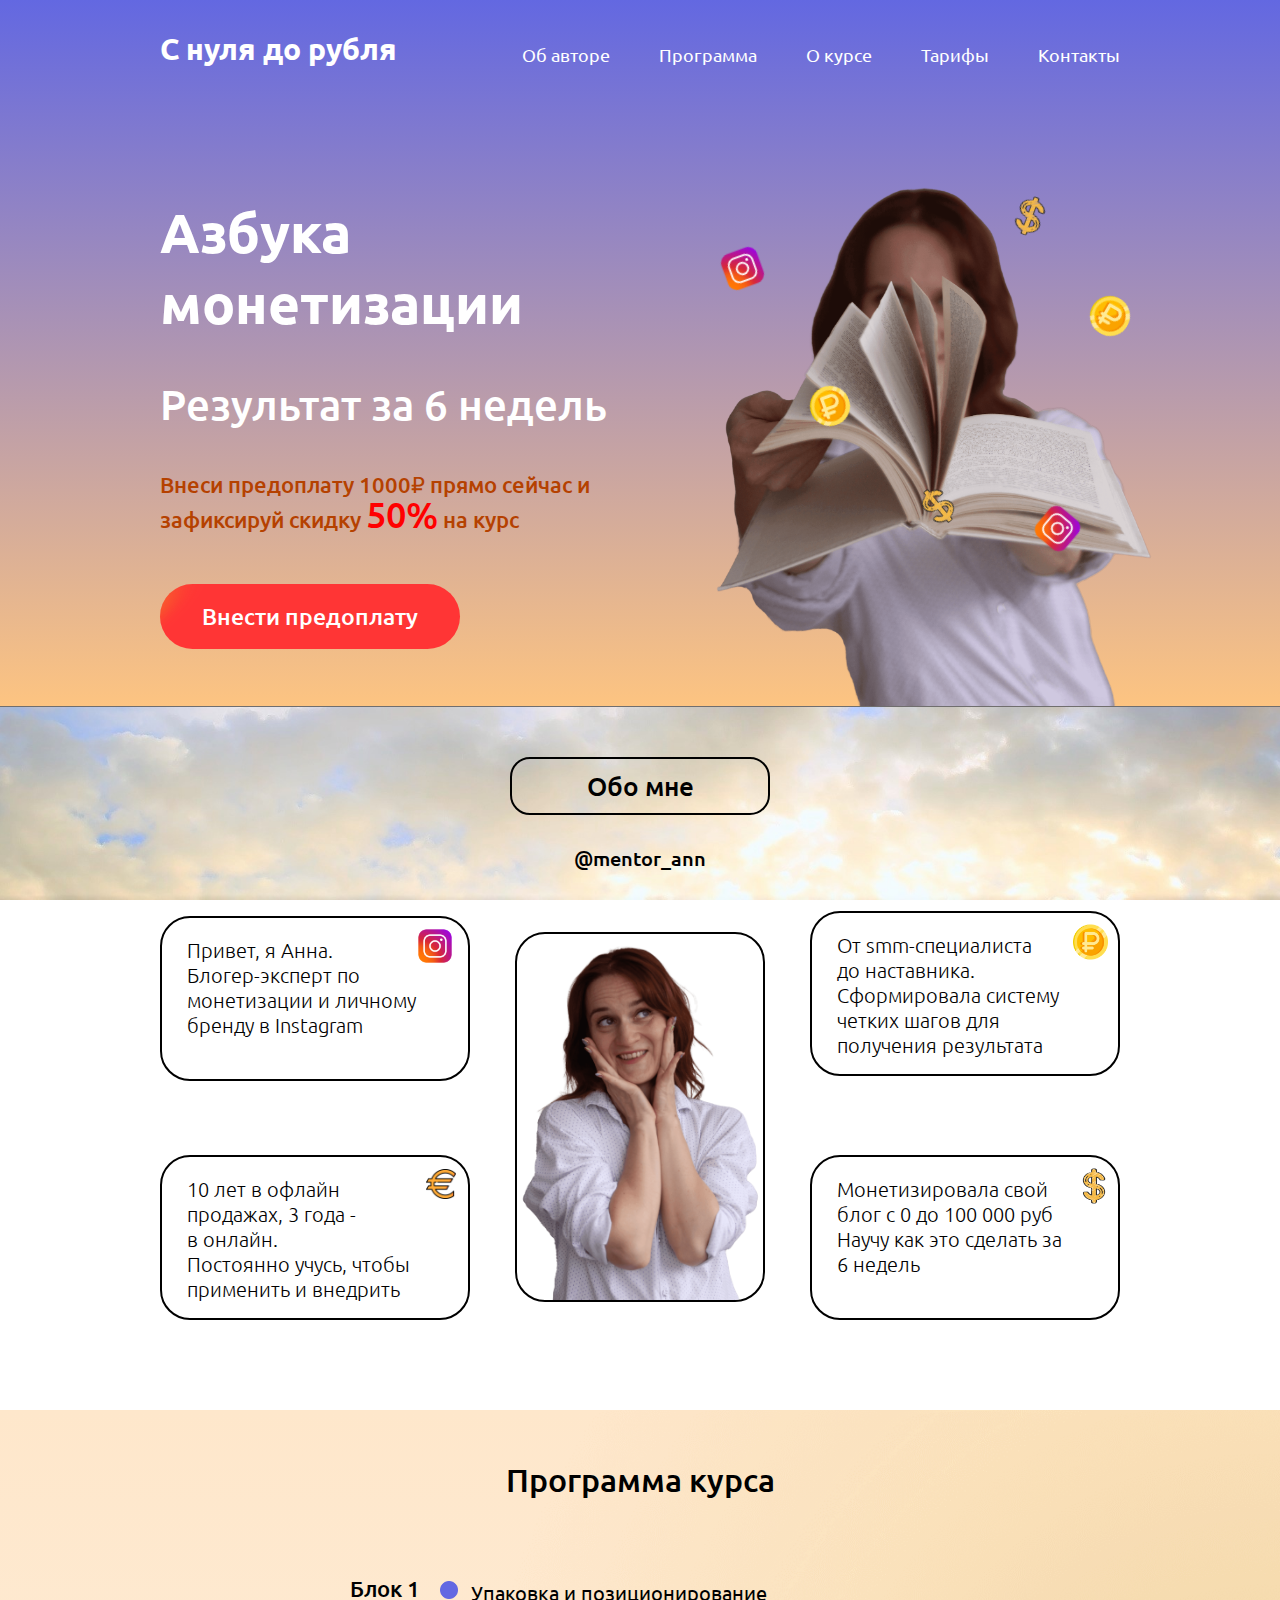
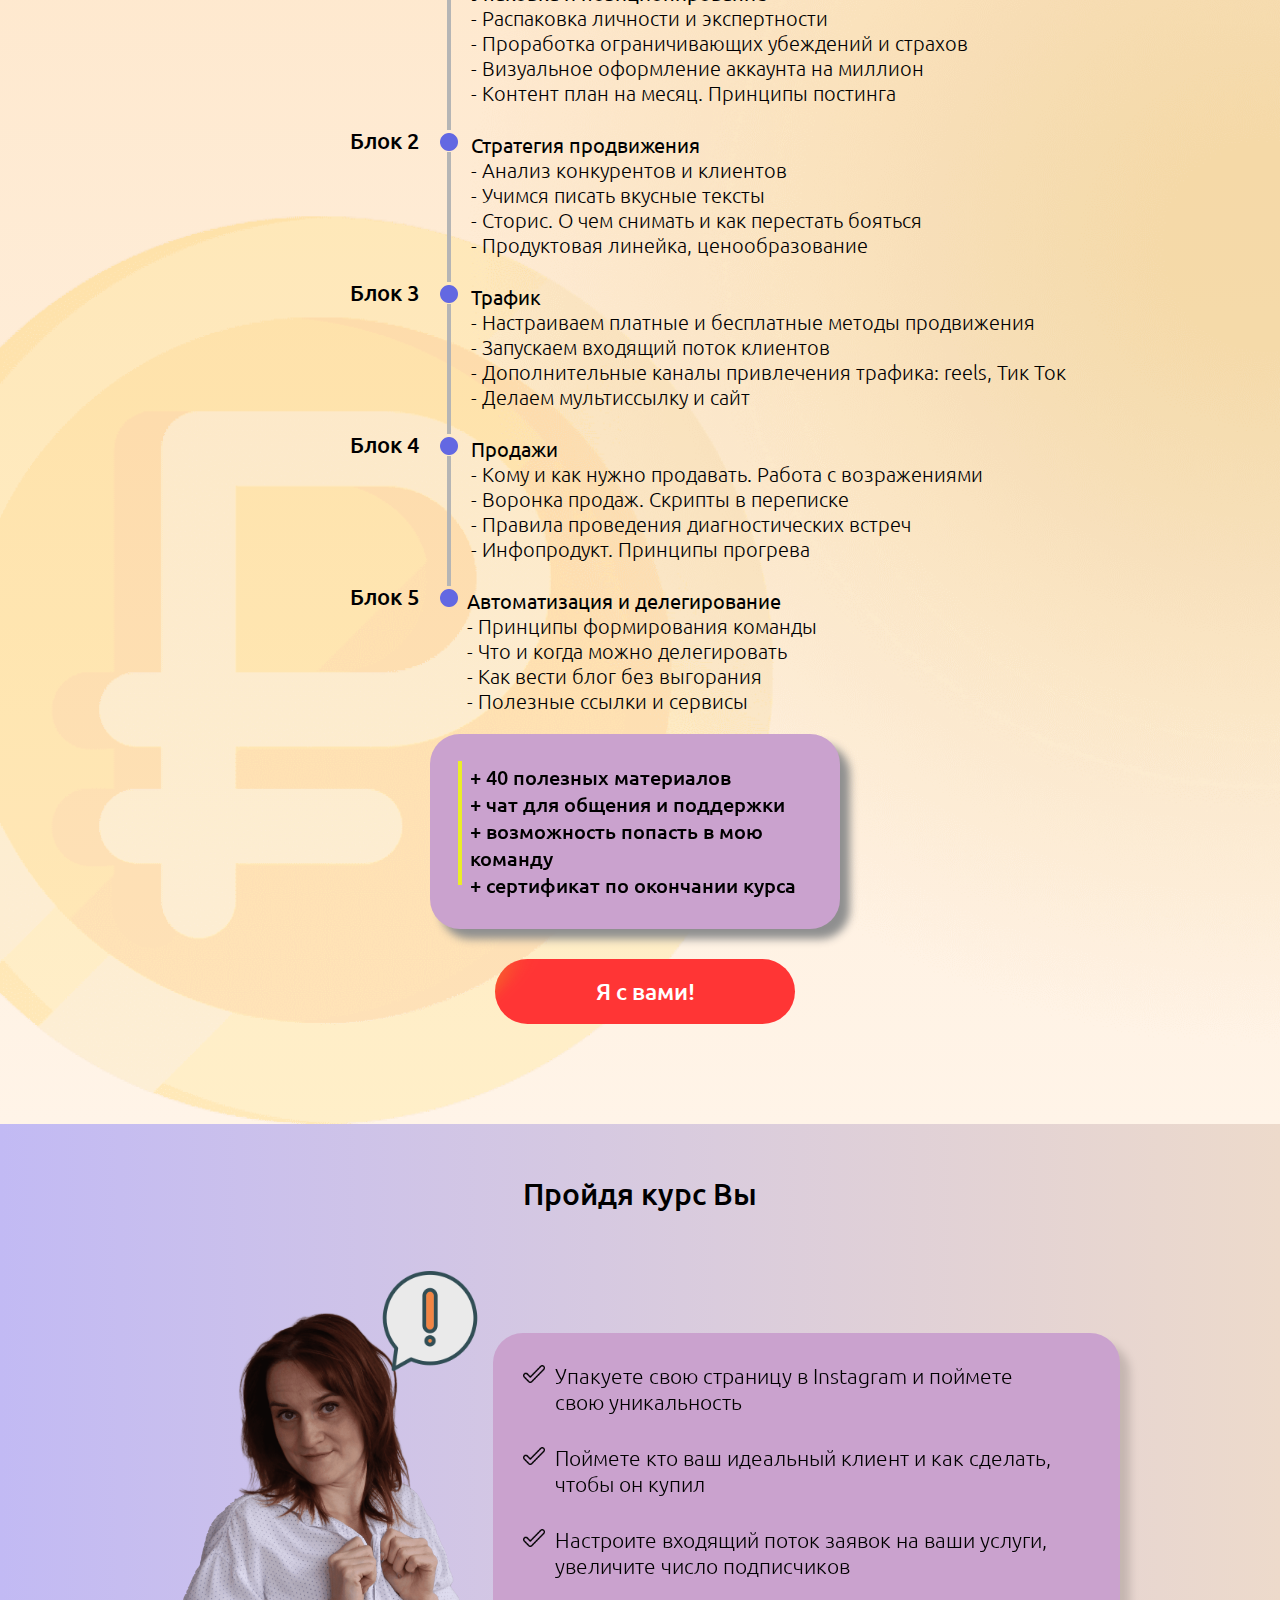
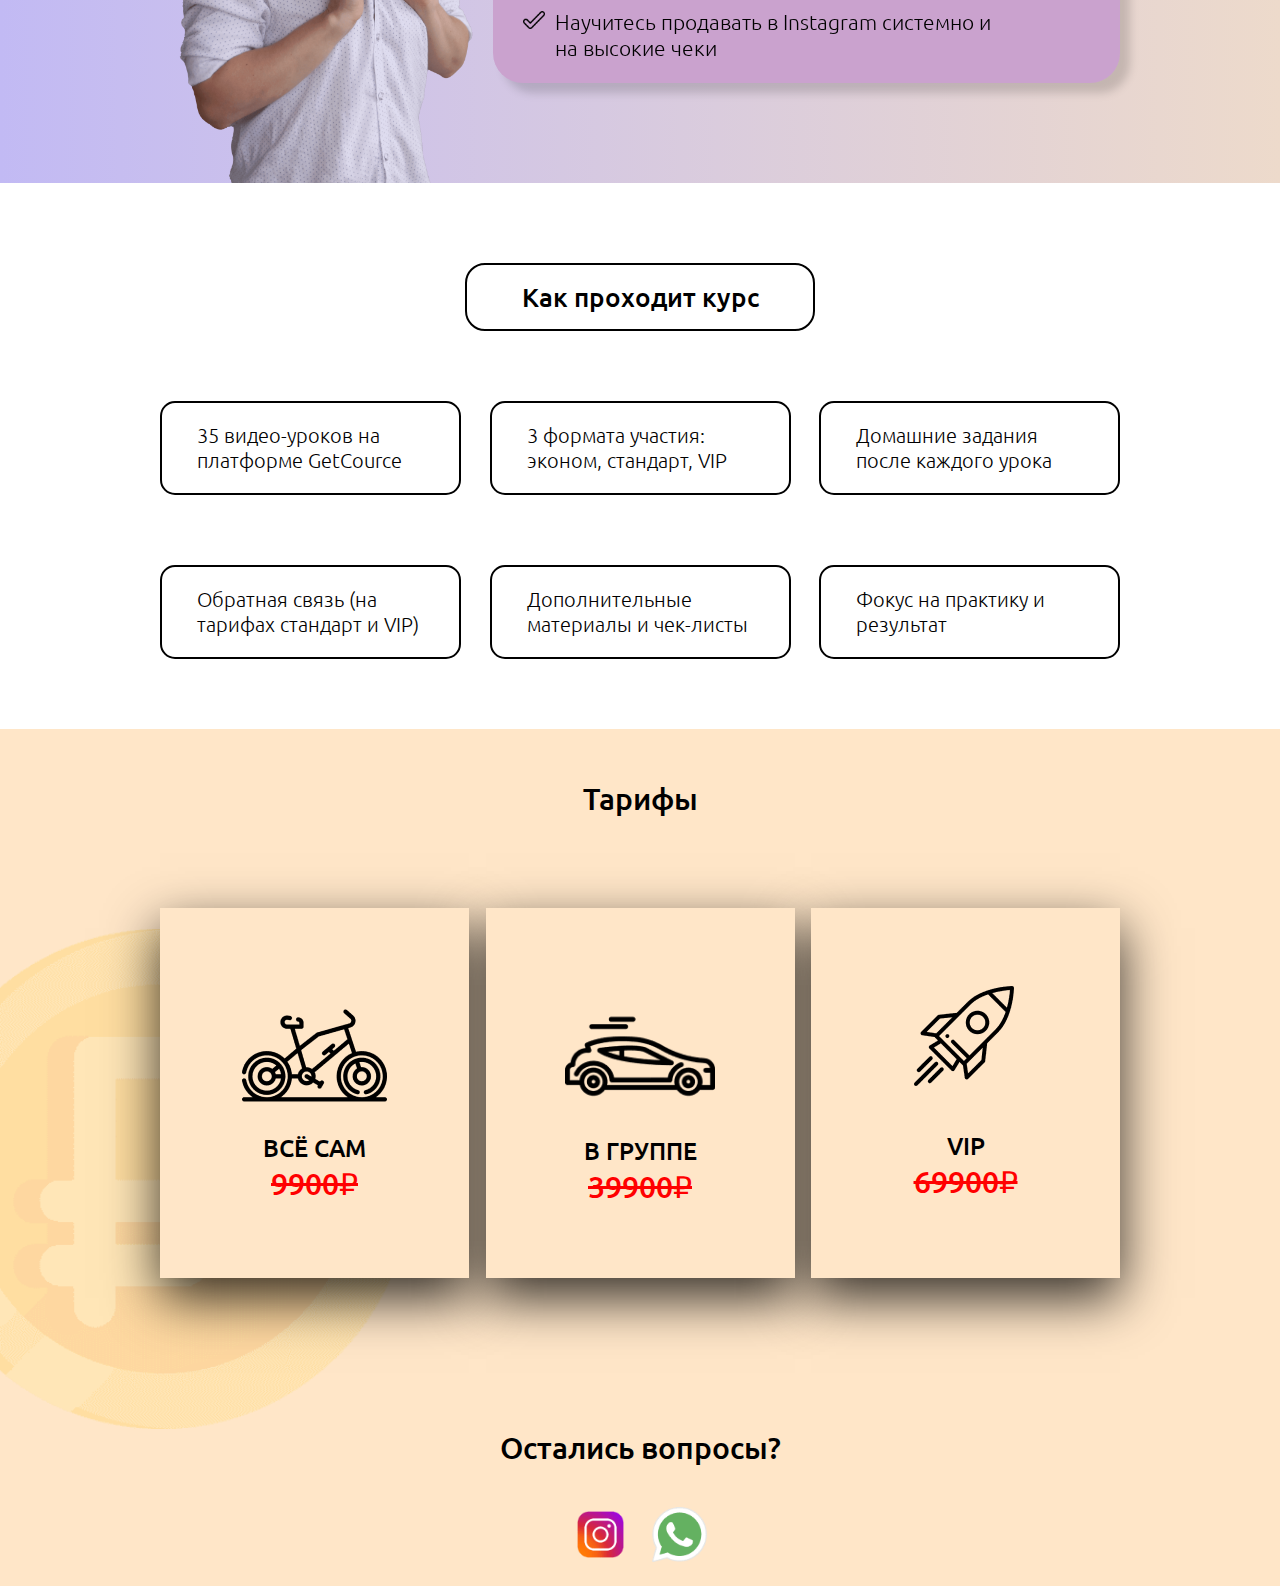
==== commit 9a7e079d: "Add files via upload" ====
--- a/ann/index.html
+++ b/ann/index.html
@@ -224,7 +224,7 @@
                             </div>
                         </div>
                         <div class="face face2">
-                            <div class="content">
+                            <div class="content one">
                                 <p>- 35 видео-уроков <br>
                                     для самостоятельного <br>
                                     изучения <br>
@@ -232,7 +232,8 @@
                                     материалы (таблицы, ссылки) <br>
                                     + 20 чек-листов  <br>
                                     </p>
-                                    <div class="buy"><a href="https://yoomoney.ru/quickpay/shop-widget?writer=seller&targets=%D0%A2%D0%B0%D1%80%D0%B8%D1%84%20%22%D0%92%D0%A1%D0%81%20%D0%A1%D0%90%D0%9C%22&targets-hint=&default-sum=4950&button-text=11&payment-type-choice=on&phone=on&mail=on&hint=&successURL=https%3A%2F%2Ft.me%2Fjoinchat%2FGITSTLwVmkZiYWNi&quickpay=shop&account=4100117277489426&" class="buy-btn one"  target="_blank">Купить</a>
+                                    <div class="letter"><a href="https://wa.me/79274467473?text=Хочу%20оставить%20заявку%20" class="letter-btn one"  target="_blank">Оставить заявку</a></div>
+                                    <div class="buy one"><a href="https://yoomoney.ru/quickpay/shop-widget?writer=seller&targets=%D0%A2%D0%B0%D1%80%D0%B8%D1%84%20%22%D0%92%D0%A1%D0%81%20%D0%A1%D0%90%D0%9C%22&targets-hint=&default-sum=4950&button-text=11&payment-type-choice=on&phone=on&mail=on&hint=&successURL=https%3A%2F%2Ft.me%2Fjoinchat%2FGITSTLwVmkZiYWNi&quickpay=shop&account=4100117277489426&" class="buy-btn one"  target="_blank">Оплатить сразу</a>
                                     <div class="price-buy one">4950₽</div></div>
                             </div>
                         </div>
@@ -258,8 +259,8 @@
                                     + мастер-класс по личному бренду<br>
                                     + сертификат <br>
                                     (Оплата частями)</p>
-                                    <div class="buy"><a href="https://yoomoney.ru/quickpay/shop-widget?writer=seller&targets=%D0%A2%D0%B0%D1%80%D0%B8%D1%84%20%22%D0%92%20%D0%93%D0%A0%D0%A3%D0%9F%D0%9F%D0%95%22&targets-hint=&default-sum=10000&button-text=11&payment-type-choice=on&phone=on&mail=on&hint=&successURL=https%3A%2F%2Ft.me%2Fjoinchat%2FGITSTLwVmkZiYWNi&quickpay=shop&account=4100117277489426&" class="buy-btn"  target="_blank">Купить</a>
-                                    <div class="price-buy">19950₽</div>
+                                    <div class="buy"><a href="https://wa.me/79274467473?text=Хочу%20оставить%20заявку%20" class="letter-btn"  target="_blank">Оставить заявку</a>
+                                    <div class="price-buy two">19950₽</div>
                                     </div>
                             </div>
                         </div>
@@ -273,14 +274,15 @@
                             </div>
                         </div>
                         <div class="face face2">
-                            <div class="content">
+                            <div class="content  three">
                                 <p> - Все уроки и бонусы тарифа "В группе" + <br>
                                     + индивидуальный график <br>
                                     + помощь в разработке инфопродукта<br>
                                     + построение воронки продаж<br>
-                                    (Оплата частями) </p> 
+                                    (Оплата частями) </p>
+                                    <div class="letter"><a href="https://wa.me/79274467473?text=Хочу%20оставить%20заявку%20" class="letter-btn three"  target="_blank">Оставить заявку</a></div> 
                                     <div class="buy">
-                                        <a href="https://yoomoney.ru/quickpay/shop-widget?writer=seller&targets=%D0%A2%D0%B0%D1%80%D0%B8%D1%84%20%22VIP%22&targets-hint=&default-sum=15000&button-text=11&payment-type-choice=on&phone=on&mail=on&hint=&successURL=https%3A%2F%2Ft.me%2Fjoinchat%2FGITSTLwVmkZiYWNi&quickpay=shop&account=4100117277489426&" class="buy-btn three"  target="_blank">Купить</a>
+                                        <a href="https://yoomoney.ru/quickpay/shop-widget?writer=seller&targets=%D0%A2%D0%B0%D1%80%D0%B8%D1%84%20%22VIP%22&targets-hint=&default-sum=15000&button-text=11&payment-type-choice=on&phone=on&mail=on&hint=&successURL=https%3A%2F%2Ft.me%2Fjoinchat%2FGITSTLwVmkZiYWNi&quickpay=shop&account=4100117277489426&" class="buy-btn three"  target="_blank">Оплатить сразу</a>
                                         <div class="price-buy three">34950₽</div>
                                     </div>
                                 </div>
--- a/ann/main.css
+++ b/ann/main.css
@@ -191,6 +191,7 @@
     filter: blur(10px);
     transform: translateX(-60px) skew(-45deg);
     animation: move 3s .5s infinite;
+    border-radius: 30px;
 }
 @keyframes move {
     0% {
@@ -262,7 +263,7 @@
 }
 
 .about-sect {
-    background: url(img/bg-me.jpg);
+    background: url(img/7.jpg);
     background-repeat: no-repeat;
     background-size: cover;
     background-position: center;
@@ -497,7 +498,7 @@
 }
 
 .passes {
-    background: url(img/bg-pas.png);
+    background: url(img/7.jpg);
     background-size: cover;
     background-attachment: fixed;
 	width: 100%;
@@ -652,6 +653,40 @@
 .img-tariff.rock {
     margin-bottom: 40px;
 }
+.letter-btn {
+    display: block;
+	text-decoration: none;
+    position: relative;
+    color: #fff;
+    background-color: #5e97b8;
+	text-align: center;
+    width: 170px;
+	padding: 12px 0;
+    border-radius: 50px;
+	font-size: 18px;
+    font-weight: 500;
+    overflow: hidden;
+    transition: all 0.5s ease;
+    margin-top: 20px;
+}
+.letter-btn:hover {
+    background: #3da1e4;
+    cursor: pointer;
+}
+
+.letter-btn:before {
+    position: absolute;
+    content: '';
+    top: 0;
+    left: 0;
+    width: 60px;
+    height: 100%;
+    z-index: 5;
+    background: linear-gradient(90deg, rgba(255, 195, 65, 0.4),rgba(231, 157, 20, 0.4));
+    filter: blur(10px);
+    transform: translateX(-60px) skew(-45deg);
+    animation: move 3s .5s infinite;
+}
 
 .buy-btn {
     display: block;
@@ -660,10 +695,10 @@
     color: #fff;
     background-color: #FF3535;
 	text-align: center;
-    width: 150px;
-	padding: 15px 0;
+    width: 170px;
+	padding: 12px 0;
     border-radius: 50px;
-	font-size: 23px;
+	font-size: 18px;
     font-weight: 500;
     overflow: hidden;
     transition: all 0.5s ease;
@@ -727,6 +762,15 @@
     font-weight: 500;
     font-size: 28px;
 }
+.price-buy.one {
+    margin-top: 26px;
+}
+.price-buy.two {
+    margin-top: 26px;
+}
+.price-buy.three {
+    margin-top: 26px;
+}
 .img-tabl {
     display: none;
 }
@@ -976,16 +1020,27 @@
         border-radius: 0 0 20px 20px;
     }
     .buy-btn.one {
-        margin-top: 165px;
+        margin-top: 19px;
+        margin-bottom: 214px;
+    }
+    .letter-btn.one {
+        margin-top: 101px;
+    }
+    .content.one {
+        margin-top: 218px;
     }
     .price-buy.one {
-        margin-top: 175px;
+        margin-top: 26px;
     }
     .buy-btn.three {
-        margin-top: 145px;
-    }
-    .price-buy.three {
-        margin-top: 157px;
+        margin-top: 19px;
+        margin-bottom: 214px;
+    }
+    .content.three {
+        margin-top: 218px;
+    }
+    .letter-btn.three {
+        margin-top: 78px;
     }
     .intro-img, .intro-image {
         margin-right: 1px;
@@ -1189,7 +1244,7 @@
         font-size: 16px;
     }
     .pass-benefits {
-        height: 423px;
+        height: 435px;
         transform: translateY(-15%);
     }
     .exclamation {
@@ -1214,7 +1269,7 @@
         margin-top: 100px;
     }
     .buy-btn {
-        padding: 10px 0;
+        padding: 11px 0;
     }
 }
 
@@ -1244,7 +1299,7 @@
         font-size: 14px;
     }
     .intro-image {
-        transform: translate(-100%, 76%);
+        transform: translate(-100%, 75.5%);
         height: 310px;
     }
     .intro-img {
@@ -1401,7 +1456,7 @@
         margin-top: 168px;
     }
     .price-buy.three {
-        margin-top: 147px !important;
+        margin-top: 141px !important;
     }
     .price-buy {
         font-size: 26px;
@@ -1417,4 +1472,39 @@
     .container .card .face.face1 {
         height: 170px;
     }
+    .intro-all {
+        height: 544px;
+    }
+    .letter-btn {
+        width: 141px;
+        font-size: 16px;
+    }
+    .buy-btn.one {
+        margin-top: 19px;
+        margin-bottom: 214px;
+    }
+    .letter-btn.one {
+        margin-top: 101px;
+    }
+    .content.one {
+        margin-top: 211px;
+    }
+    .price-buy.one {
+        margin-top: 26px;
+    }
+    .buy-btn.three {
+        margin-top: 19px;
+        margin-bottom: 214px;
+    }
+    .content.three {
+        margin-top: 218px;
+    }
+    .letter-btn.three {
+        margin-top: 79px;
+        margin-bottom: -119px;
+    }
+    .buy-btn {
+        width: 141px;
+        font-size: 16px;
+    }
 } 